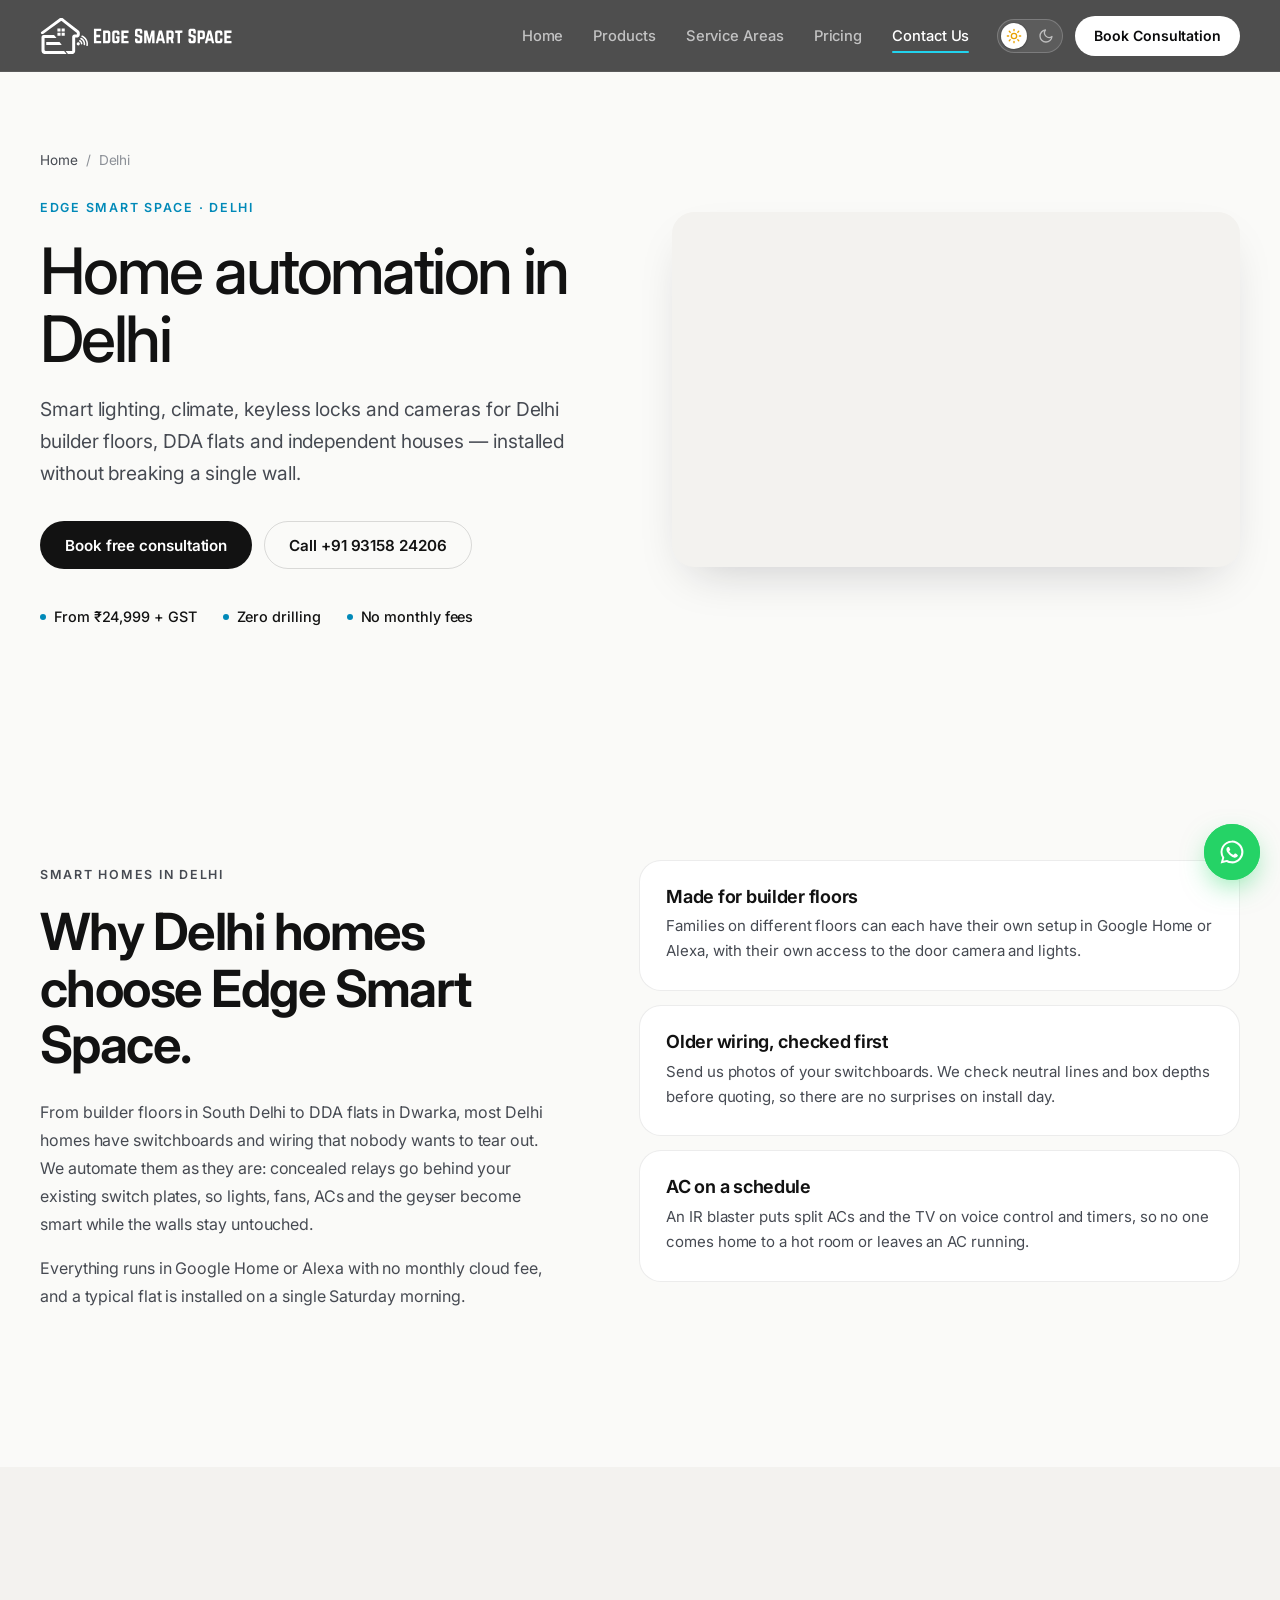
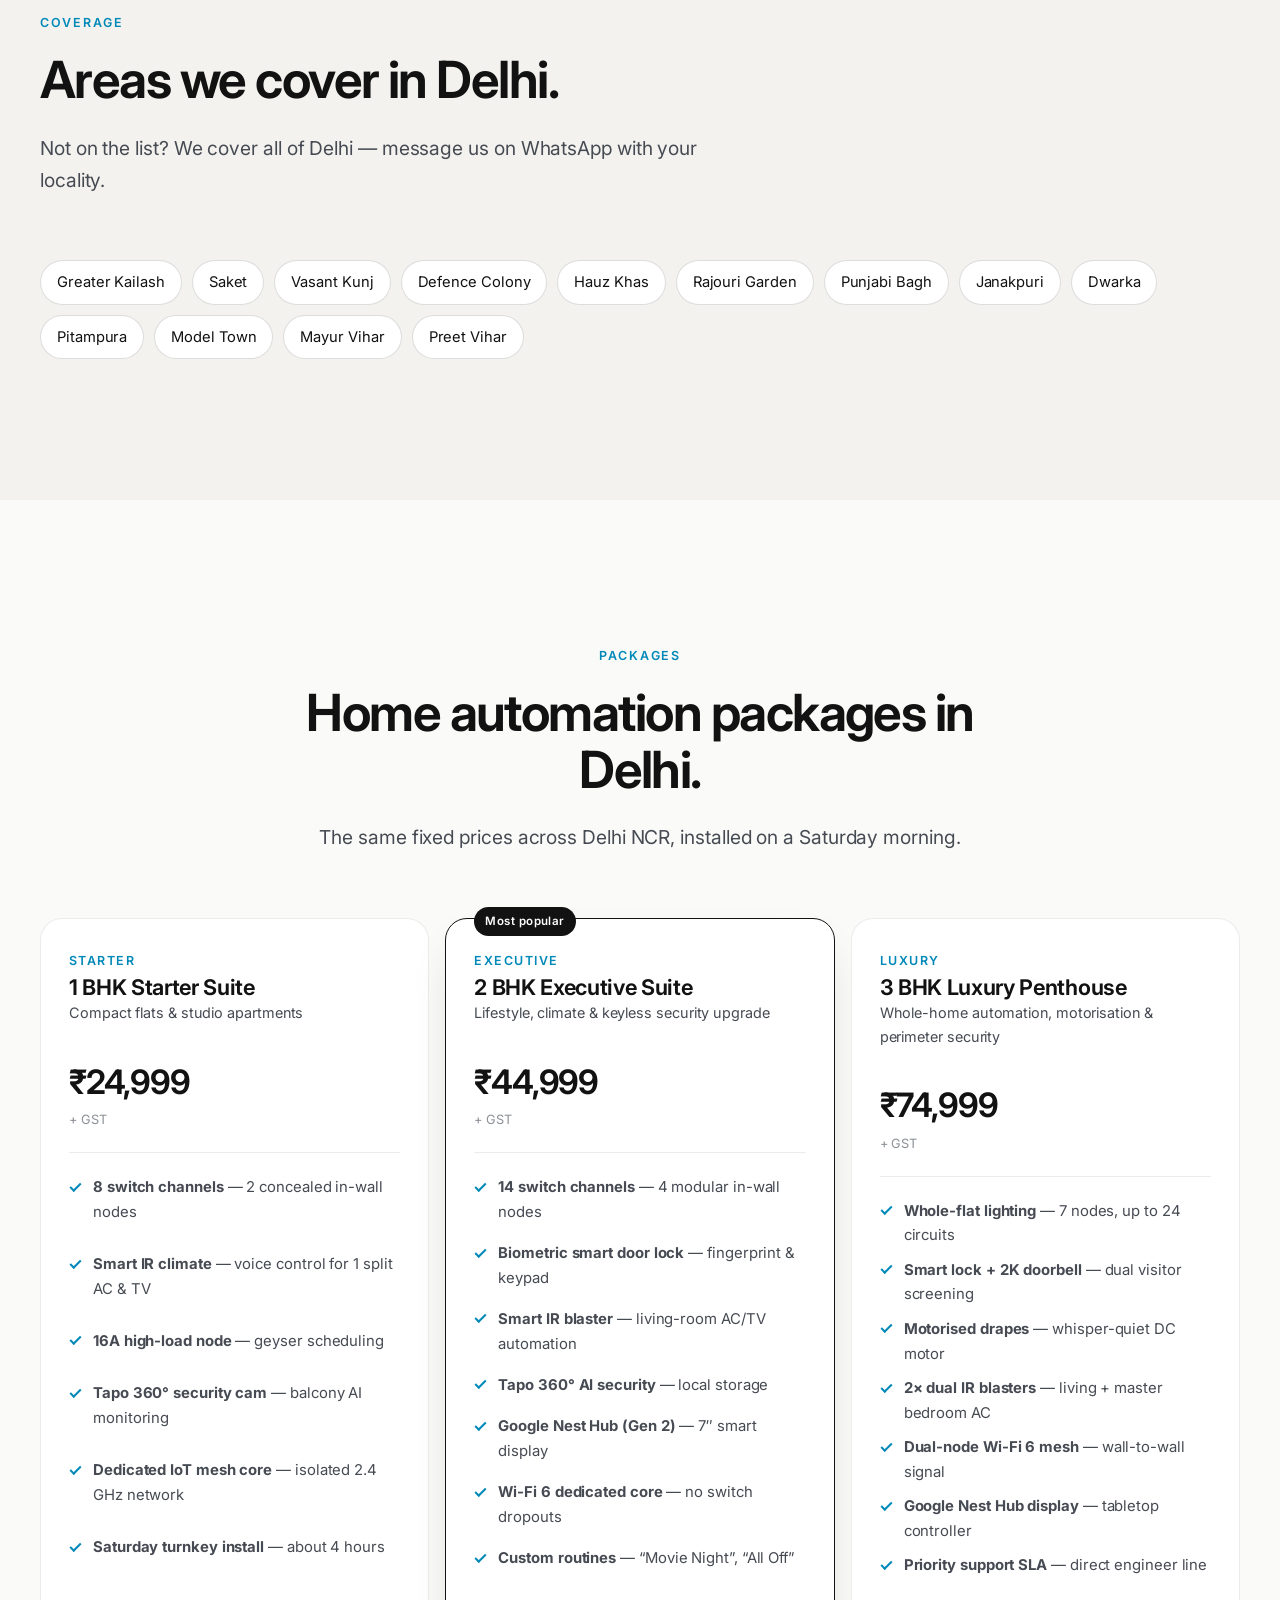
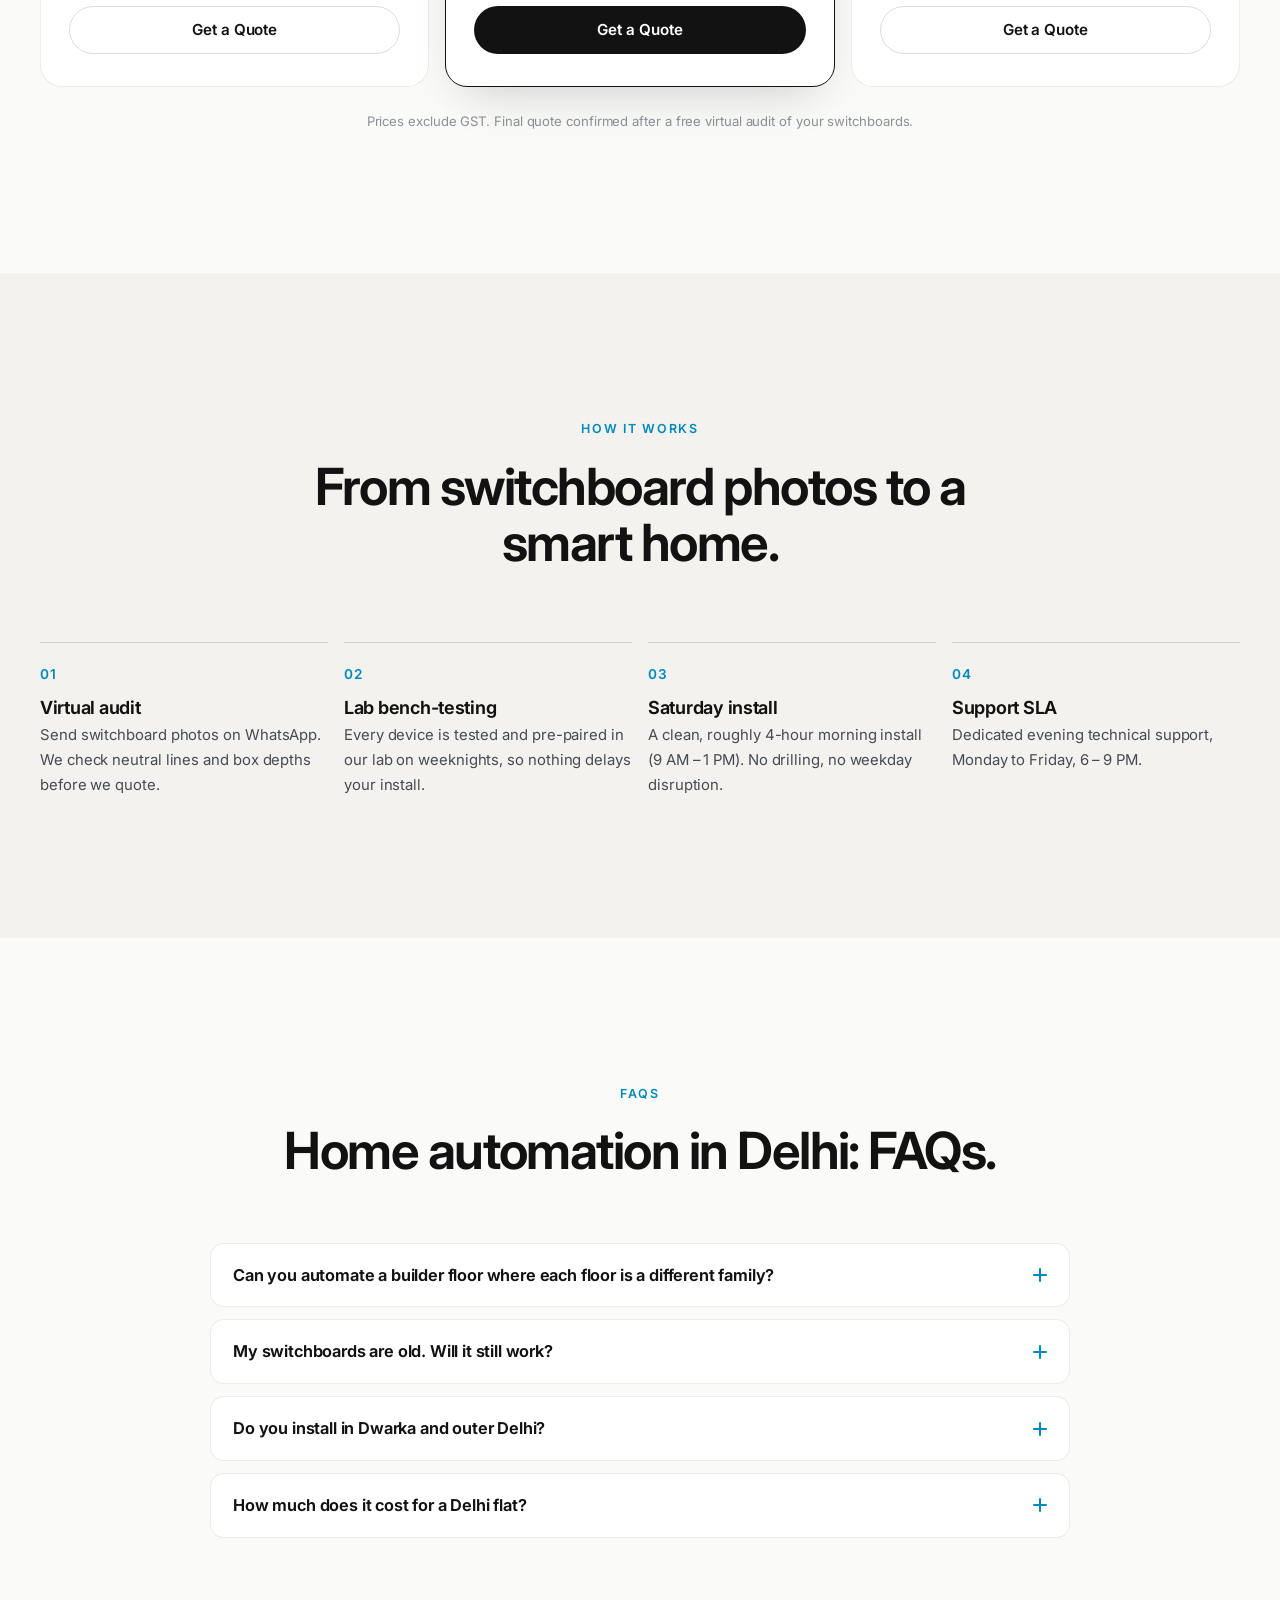
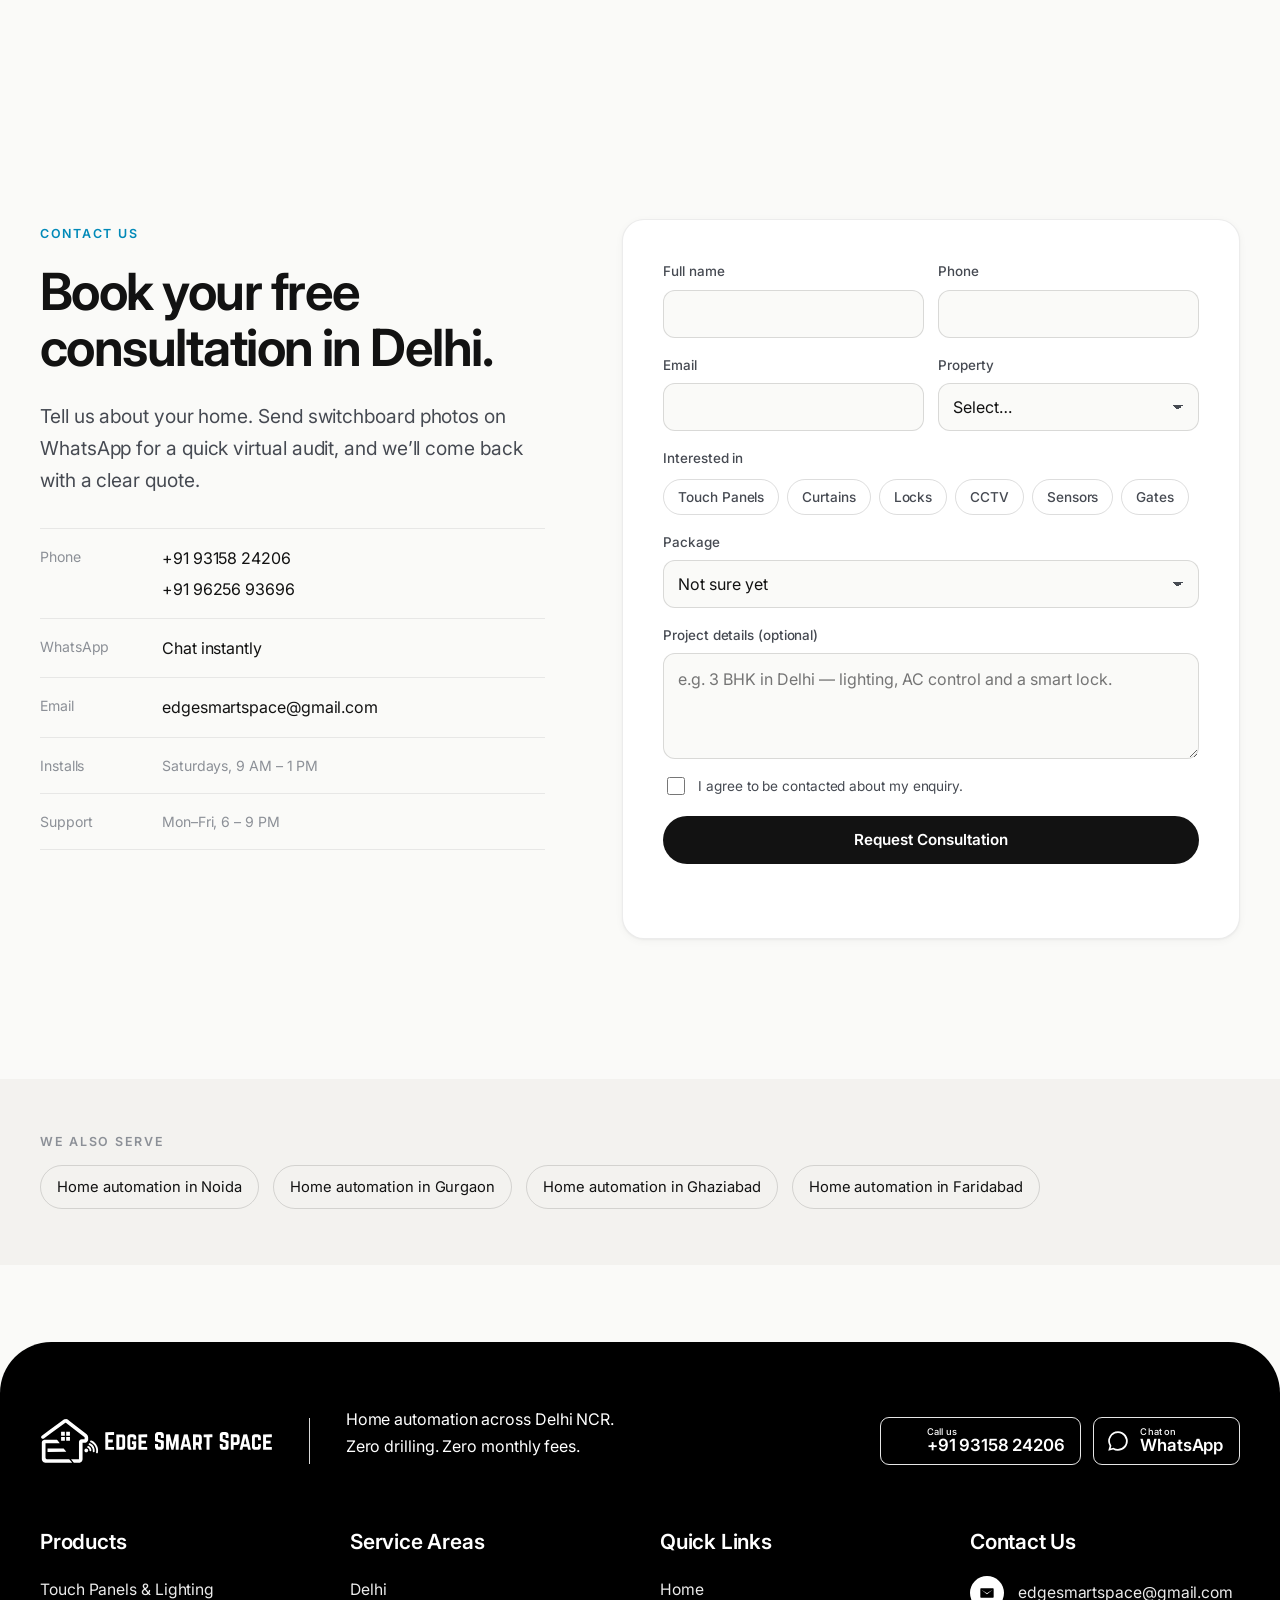
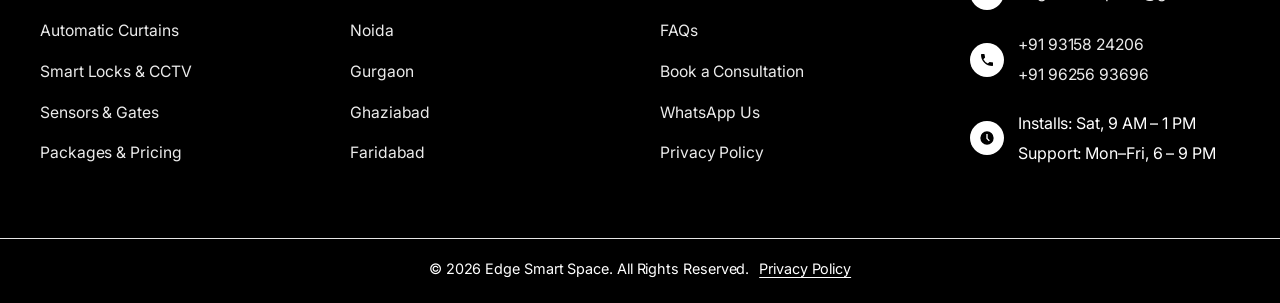
==== home-automation-delhi/index.html @ 4d016f92 "Update project files" ====
<!doctype html>
<html lang="en-IN" data-theme="light" class="no-js">
<head>
<meta charset="utf-8">
<meta name="viewport" content="width=device-width, initial-scale=1, viewport-fit=cover">
<script>
  /* Light mode by default; remember the visitor's choice. Runs before paint (no flash). */
  (function (d) {
    var t = 'light';
    try { if (localStorage.getItem('ess-theme') === 'dark') t = 'dark'; } catch (e) {}
    d.setAttribute('data-theme', t);
    d.className = d.className.replace('no-js', 'js');
    if (window.matchMedia && matchMedia('(prefers-reduced-motion: reduce)').matches) d.className += ' no-motion';
  })(document.documentElement);
</script>
<title>Home Automation in Delhi | Smart Home Installation — Edge Smart Space</title>
<meta name="description" content="Home automation in Delhi for builder floors, DDA flats and independent houses. Zero-drill smart switches, locks and cameras. Packages from ₹24,999 + GST.">
<meta name="robots" content="index, follow, max-image-preview:large, max-snippet:-1">
<meta name="theme-color" content="#FAFAF8" media="(prefers-color-scheme: light)">
<meta name="theme-color" content="#0B0B0C" media="(prefers-color-scheme: dark)">
<link rel="canonical" href="https://edgesmartspace.com/home-automation-delhi/">
<meta name="geo.region" content="IN-DL">
<meta name="geo.placename" content="Delhi NCR">
<meta property="og:type" content="website">
<meta property="og:site_name" content="Edge Smart Space">
<meta property="og:title" content="Home Automation in Delhi | Smart Home Installation — Edge Smart Space">
<meta property="og:description" content="Home automation in Delhi for builder floors, DDA flats and independent houses. Zero-drill smart switches, locks and cameras. Packages from ₹24,999 + GST.">
<meta property="og:url" content="https://edgesmartspace.com/home-automation-delhi/">
<meta property="og:image" content="https://edgesmartspace.com/assets/img/og-cover.jpg">
<meta property="og:image:width" content="1200">
<meta property="og:image:height" content="630">
<meta property="og:locale" content="en_IN">
<meta name="twitter:card" content="summary_large_image">
<meta name="twitter:title" content="Home Automation in Delhi | Smart Home Installation — Edge Smart Space">
<meta name="twitter:description" content="Home automation in Delhi for builder floors, DDA flats and independent houses. Zero-drill smart switches, locks and cameras. Packages from ₹24,999 + GST.">
<meta name="twitter:image" content="https://edgesmartspace.com/assets/img/og-cover.jpg">
<link rel="icon" href="../favicon.ico" sizes="48x48">
<link rel="icon" type="image/svg+xml" href="../assets/img/favicon.svg">
<link rel="icon" type="image/png" sizes="32x32" href="../assets/img/favicon-32.png">
<link rel="apple-touch-icon" sizes="180x180" href="../assets/img/apple-touch-icon.png">
<link rel="manifest" href="../site.webmanifest">
<link rel="preconnect" href="https://fonts.googleapis.com">
<link rel="preconnect" href="https://fonts.gstatic.com" crossorigin>
<link rel="preload" as="style" href="https://fonts.googleapis.com/css2?family=Inter:wght@400..700&display=swap" onload="this.onload=null;this.rel='stylesheet'">
<noscript><link rel="stylesheet" href="https://fonts.googleapis.com/css2?family=Inter:wght@400..700&display=swap"></noscript>
<link rel="preload" as="image" href="../assets/img/render/mood_warm-1600.webp" media="(min-width: 601px)" fetchpriority="high">
<link rel="stylesheet" href="../assets/css/style.css?v=20261026s">
<script type="application/ld+json">{"@context":"https://schema.org","@graph":[{"@type":["HomeAndConstructionBusiness","LocalBusiness"],"@id":"https://edgesmartspace.com/#business","name":"Edge Smart Space","description":"Home automation company in Delhi NCR: zero-drill smart lighting, climate control, smart locks, cameras and motorised curtains for apartments, builder floors and villas.","url":"https://edgesmartspace.com/","email":"edgesmartspace@gmail.com","telephone":"+91 93158 24206","image":"https://edgesmartspace.com/assets/img/og-cover.jpg","logo":"https://edgesmartspace.com/assets/img/logo/logo-stacked@2x.png","priceRange":"₹24,999 – ₹74,999+","currenciesAccepted":"INR","address":{"@type":"PostalAddress","addressLocality":"New Delhi","addressRegion":"Delhi","addressCountry":"IN"},"areaServed":[{"@type":"City","name":"Delhi"},{"@type":"City","name":"Noida"},{"@type":"City","name":"Greater Noida"},{"@type":"City","name":"Gurugram"},{"@type":"City","name":"Ghaziabad"},{"@type":"City","name":"Faridabad"},{"@type":"AdministrativeArea","name":"Delhi NCR"}],"contactPoint":[{"@type":"ContactPoint","telephone":"+91 93158 24206","contactType":"sales","areaServed":"IN","availableLanguage":["en","hi"]},{"@type":"ContactPoint","telephone":"+91 96256 93696","contactType":"customer support","areaServed":"IN","availableLanguage":["en","hi"]}],"knowsAbout":["Home automation","Smart home installation","Smart lighting","Smart door locks","CCTV cameras","Motorised curtains","Google Home","Amazon Alexa"],"hasOfferCatalog":{"@type":"OfferCatalog","name":"Home automation packages","itemListElement":[{"@type":"Offer","name":"1 BHK Starter Suite","price":24999,"priceCurrency":"INR","priceSpecification":{"@type":"PriceSpecification","price":24999,"priceCurrency":"INR","valueAddedTaxIncluded":false},"itemOffered":{"@type":"Service","name":"1 BHK Starter Suite — home automation package","serviceType":"Home automation installation"}},{"@type":"Offer","name":"2 BHK Executive Suite","price":44999,"priceCurrency":"INR","priceSpecification":{"@type":"PriceSpecification","price":44999,"priceCurrency":"INR","valueAddedTaxIncluded":false},"itemOffered":{"@type":"Service","name":"2 BHK Executive Suite — home automation package","serviceType":"Home automation installation"}},{"@type":"Offer","name":"3 BHK Luxury Penthouse","price":74999,"priceCurrency":"INR","priceSpecification":{"@type":"PriceSpecification","price":74999,"priceCurrency":"INR","valueAddedTaxIncluded":false},"itemOffered":{"@type":"Service","name":"3 BHK Luxury Penthouse — home automation package","serviceType":"Home automation installation"}}]}},{"@type":"Service","@id":"https://edgesmartspace.com/home-automation-delhi/#service","name":"Home automation in Delhi","serviceType":"Home automation installation","provider":{"@id":"https://edgesmartspace.com/#business"},"areaServed":{"@type":"City","name":"Delhi","alternateName":"New Delhi"},"url":"https://edgesmartspace.com/home-automation-delhi/","description":"Home automation in Delhi for builder floors, DDA flats and independent houses. Zero-drill smart switches, locks and cameras. Packages from ₹24,999 + GST.","offers":[{"@type":"Offer","name":"1 BHK Starter Suite","price":24999,"priceCurrency":"INR","url":"https://edgesmartspace.com/home-automation-delhi/#pricing"},{"@type":"Offer","name":"2 BHK Executive Suite","price":44999,"priceCurrency":"INR","url":"https://edgesmartspace.com/home-automation-delhi/#pricing"},{"@type":"Offer","name":"3 BHK Luxury Penthouse","price":74999,"priceCurrency":"INR","url":"https://edgesmartspace.com/home-automation-delhi/#pricing"}]},{"@type":"WebPage","@id":"https://edgesmartspace.com/home-automation-delhi/#webpage","url":"https://edgesmartspace.com/home-automation-delhi/","name":"Home Automation in Delhi | Smart Home Installation — Edge Smart Space","description":"Home automation in Delhi for builder floors, DDA flats and independent houses. Zero-drill smart switches, locks and cameras. Packages from ₹24,999 + GST.","inLanguage":"en-IN","isPartOf":{"@id":"https://edgesmartspace.com/#website"}},{"@type":"BreadcrumbList","itemListElement":[{"@type":"ListItem","position":1,"name":"Home","item":"https://edgesmartspace.com/"},{"@type":"ListItem","position":2,"name":"Home automation in Delhi","item":"https://edgesmartspace.com/home-automation-delhi/"}]},{"@type":"FAQPage","@id":"https://edgesmartspace.com/home-automation-delhi/#faq","mainEntity":[{"@type":"Question","name":"Can you automate a builder floor where each floor is a different family?","acceptedAnswer":{"@type":"Answer","text":"Yes. Each floor can be set up as its own home in Google Home or Alexa, with its own access, while shared things such as the main gate camera can be shared."}},{"@type":"Question","name":"My switchboards are old. Will it still work?","acceptedAnswer":{"@type":"Answer","text":"Usually, yes. The relays need a neutral wire and enough box depth. We check both from your switchboard photos before quoting and tell you upfront if anything needs attention."}},{"@type":"Question","name":"Do you install in Dwarka and outer Delhi?","acceptedAnswer":{"@type":"Answer","text":"Yes, we install across Delhi, including Dwarka, West, North, East and South Delhi."}},{"@type":"Question","name":"How much does it cost for a Delhi flat?","acceptedAnswer":{"@type":"Answer","text":"Packages start at ₹24,999 + GST for a 1 BHK, ₹44,999 + GST for a 2 BHK and ₹74,999 + GST for a 3 BHK. Independent houses are quoted after a free virtual audit."}}]}]}</script>
</head>
<body class="subpage">
<svg width="0" height="0" style="position:absolute" aria-hidden="true" focusable="false"><defs><linearGradient id="essLogoGrad" x1="0" y1="0" x2="1" y2="1"><stop offset="0" class="lg-s1"/><stop offset="1" class="lg-s2"/></linearGradient></defs><symbol id="ess-logo" viewBox="-8 -8 2327 460"><g transform="translate(-143 -17)"><path class="lg-h" d="M149 191.7 L146.7 196.3 L146 199 L146 203.3 L147.3 207.7 L151.3 212.3 L157.7 215.3 L164 216 L169 215.3 L177 212 L254.3 154.7 L385.3 60 L390.3 57.3 L394.7 57.7 L396.7 58.7 L515.7 151.3 L578.3 198.7 L581 201.7 L581 220.3 L580.3 221 L552.3 221.3 L542.3 224 L536.7 227.3 L531.3 232.3 L528.7 236.3 L526 242.3 L524.7 249 L524.7 420.7 L523.7 421.7 L447 422 L447 423 L471.3 453 L474.7 456.3 L528.7 456.3 L532.3 455.7 L538.7 453.7 L545 450 L550.7 445.3 L555.7 438.7 L559.3 429.7 L560.7 421.7 L560.7 256.7 L562 255.7 L589.3 255.7 L596.7 253.3 L600.7 251.3 L608.7 244.7 L612 240 L615.7 231 L616.7 225 L616.7 200.3 L614.3 190.3 L611.7 184 L609.3 180.3 L601.7 172 L472 71.7 L430 38.3 L412 25 L405.7 22 L395.3 19.7 L385.3 20.3 L378.7 22.3 L373.3 25 L220 137.7 L153.7 187Z"/><path class="lg-d" d="M210.3 313.7 L210.3 347.3 L211 348 L397.7 347.7 L392 339.3 L371 313 L211 313Z M158.7 238.7 L155 245 L153.3 252 L153.3 421.3 L155.3 430.3 L159.3 438.3 L163 443.3 L171 450.3 L179.3 454.3 L188 456.3 L455.3 456.3 L455 455 L429.3 424 L426.7 421.7 L205.3 421.7 L202.3 421 L198.3 419 L193 413.7 L191.3 410.3 L190 404.7 L190.3 262.3 L191.3 261.7 L332.7 261.7 L332.7 260.7 L307.7 229.3 L304.3 226.3 L179 226.7 L167.3 230.7 L162.3 234.3Z M397.3 199 L396.7 199.7 L397 237 L434 237.3 L434.7 236.3 L434.7 199.3Z M346 199 L346 237 L383 237.3 L383.7 236.7 L383.7 199.3Z M397.3 147.3 L396.7 148.7 L397 185 L398 185.7 L434.3 185.3 L434.3 147.7Z M346.3 147.3 L345.7 148.3 L346 185.3 L383.3 185.3 L383.3 147.7Z"/><path class="lg-w" d="M596 315 L589.3 317 L586.3 319 L583 322.3 L581 325.3 L579.7 329 L579.3 336.7 L581 342.3 L585.3 348 L592 351.7 L596.3 352.7 L599.7 352.7 L604.7 351.3 L608 349.7 L613 345 L616 339.3 L616.7 336.7 L616.7 330.7 L614.3 324.7 L609 318.7 L603 315.7Z"/><path class="lg-w lg-p lg-a0" d="M612.3 289.3 L609.3 293 L607.3 298 L607.3 300 L608.7 303.7 L610.3 305.7 L616.7 308.7 L619.3 310.7 L624.7 316 L627 320 L629.3 326 L630 334.7 L631.7 338.3 L633.7 340 L638.3 341.7 L641.3 341.3 L644.7 340 L647.3 337.3 L648.3 335 L648 325.3 L644.7 314 L639.3 304.7 L632 296.7 L624.7 291.3 L617.7 288.3 L614.7 288.3Z"/><path class="lg-w lg-p lg-a1" d="M626.3 262.3 L623.3 266 L621.7 270 L621.7 273.3 L622.7 276 L625.3 278.7 L634.3 283 L642 288.7 L650.7 298 L658 310.3 L661 318.3 L663 327.7 L662.7 343.3 L663.7 346.3 L667.3 349.7 L670.7 350.7 L673 350.7 L677.7 349 L680 346.7 L681.3 343.7 L681.3 326 L678.3 311 L671.3 294.7 L663 282.7 L655.7 275 L650.3 270.7 L640.3 264.3 L633.3 261.3 L629.3 261Z"/><path class="lg-w lg-p lg-a2" d="M641.3 234 L638.3 237.3 L636 242.7 L636 245.3 L637.3 249 L638.7 250.3 L643.3 252 L654.7 258 L667.3 268 L677.3 279 L685.7 291.7 L691 303 L694 311.7 L696 320.7 L697 328.3 L697 341.7 L695.7 350.7 L696 356 L696.7 357.3 L700.7 360.7 L702.7 361.3 L707.3 361.3 L709.3 360.7 L712 358.7 L714 355 L715.7 338.7 L715.3 326.3 L713.7 314 L710.7 302 L705.7 289.3 L701.3 280.7 L694 269.3 L689.3 263.3 L680.3 254 L673 247.7 L661.3 239.7 L648.7 233.3 L643.7 233Z"/></g><g transform="translate(645 133.2) scale(1.0590) translate(-138.7 -519.7)"><path class="lg-t" d="M1630.3 541 L1628.7 543.3 L1629 685.3 L1630.7 686.7 L1710.7 686.3 L1711.7 685.3 L1711.3 660.3 L1709 659.3 L1657.3 659.3 L1656.7 658.3 L1656.7 629.3 L1657.3 628.3 L1696.3 628.3 L1698.3 627.7 L1699.7 625 L1699.7 604 L1698.3 601.3 L1696.7 600.7 L1657 600.3 L1656.7 569.3 L1657.3 568.3 L1710 568 L1711.7 566.3 L1711.7 542.3 L1710.3 541 L1709 540.7Z M1542.7 542 L1535.7 545 L1530 550 L1526 557 L1524 564.7 L1524 662 L1525.3 668.7 L1528.3 675.3 L1533 680.7 L1535.3 682.3 L1543 685.7 L1548.7 686.7 L1582.7 686.7 L1588.3 685.7 L1591.3 684.7 L1598.3 680.7 L1601.7 677.3 L1605.7 670 L1607.7 658.7 L1607.3 633 L1605.3 631 L1583.7 631 L1582.3 631.7 L1581.3 633.7 L1581.3 653.7 L1579.7 657.7 L1577 659.7 L1574.3 660.3 L1558 660.3 L1554.3 659 L1552.3 657 L1551 653 L1551 574.3 L1552 571 L1554.3 568.7 L1556.7 567.7 L1576.7 568 L1580 570.7 L1581 572.7 L1581.3 593.7 L1582.3 595.7 L1585 596.7 L1605.3 596.3 L1607 595 L1607.7 593.3 L1607.7 569.7 L1605.7 557.7 L1601.7 550.3 L1598.3 547 L1594 544 L1586.3 541.3 L1581.3 540.7 L1550.3 540.7Z M1444.3 541 L1443 542 L1442 544.3 L1408 681.3 L1407.7 685.3 L1409 686.7 L1432.3 686.3 L1433.7 685 L1439.7 660 L1440.3 658.3 L1441.7 657.3 L1479 657.3 L1480 658 L1481 660.7 L1487 685 L1488.3 686.3 L1512.3 686.3 L1513 685.3 L1512.7 681 L1511.7 678.7 L1478.3 543 L1477 541.3 L1475 540.7Z M1460.3 577.7 L1461 578.3 L1473.3 632.7 L1472.7 633.3 L1448 633.3 L1447.3 632.7 L1447.7 629.3 L1458.7 582Z M1388.7 542 L1381.3 540.7 L1327 540.7 L1325 541.3 L1324 542.7 L1324 685 L1326 686.7 L1347.7 687 L1350.3 685.7 L1350.7 642.7 L1351.7 641.7 L1380.3 641.7 L1387 640.7 L1392.7 638.7 L1398.3 635 L1402.3 630.7 L1404.7 626.3 L1406.3 621.7 L1407.3 615 L1407.3 568.3 L1406.7 562.3 L1404.7 555.7 L1400.7 549.3 L1395.7 545Z M1351.3 567.7 L1373.7 567.3 L1376.3 568 L1379 570.3 L1380.3 574.3 L1380.3 608 L1379 611.7 L1377.3 613.3 L1374.3 614.7 L1351.7 615 L1350.7 614 L1350.7 568.7Z M1068.7 541 L1067 543 L1067.3 566.7 L1068.3 567.7 L1070 568 L1093.7 568 L1094.7 569 L1094.7 684.7 L1096.3 686.7 L1121 686.7 L1122.7 685 L1122.7 569 L1123.3 568 L1149 567.7 L1150.3 566 L1150.3 543 L1149.3 541.3 L1147.3 540.7Z M968 541.3 L967 542.7 L967 685 L969 686.7 L991.7 686.7 L993.3 685.7 L993.7 643.7 L994.7 642.7 L1012 642.7 L1013 643.7 L1023 685 L1025 686.7 L1048.3 686.3 L1049.7 684.7 L1049.7 683.3 L1038.7 638.3 L1044.7 632.7 L1047.3 628.3 L1049.7 621.3 L1050.3 616 L1050.3 568.3 L1049.7 562.3 L1046.7 553.7 L1043.7 549.3 L1038.7 545 L1034.7 543 L1027 541 L970 540.7Z M994.3 567.3 L1016.7 567.3 L1018.7 567.7 L1022 570.3 L1023.3 574.3 L1023.3 609 L1022 612.7 L1020 614.7 L1016 616 L994.7 616 L993.7 615 L993.7 568.3Z M883 541 L881 543.3 L847 680.3 L846.3 685.3 L847.7 686.7 L870.3 686.7 L871.7 686 L873.7 681 L878.7 659 L879.7 657.7 L917.7 657.3 L919.3 659.3 L925 682.7 L927 686.3 L950.3 686.7 L951.7 685.7 L951.7 682 L950.7 679.7 L917.3 543.7 L915.3 541 L914 540.7Z M899.3 578 L912 632.7 L911.3 633.3 L886.3 633.3 L886 631.7 L897.7 580.7Z M714.7 541 L713 542.7 L712.7 544 L713 684.7 L715.3 686.7 L737.3 686.7 L739.7 684.7 L740 601.3 L741.3 600.7 L742 601.3 L753 649 L762 685 L764.3 686.7 L779.7 686.7 L781 686 L782.7 683.7 L801.7 602.7 L802.3 601 L803.7 600.7 L804 683.7 L806.7 686.7 L829.7 686.3 L831.7 683.3 L831.7 544 L831 542.3 L829.7 541 L828 540.7 L799.7 540.7 L797.3 541.3 L796 542.7 L781 601.3 L773 635.3 L772.3 636 L770.7 632.7 L748.7 543.3 L747.3 541.7 L744.7 540.7Z M453.3 541 L451.7 543.3 L452 685.3 L453.7 686.7 L533.7 686.3 L534.7 685.3 L534.3 660.3 L532 659.3 L480.3 659.3 L479.7 658.3 L479.7 629.3 L480.3 628.3 L519.3 628.3 L521.3 627.7 L522.7 625 L522.7 604 L521.3 601.3 L519.7 600.7 L480 600.3 L479.7 569.3 L480.3 568.3 L533 568 L534.7 566.3 L534.7 542.3 L533.3 541 L532 540.7Z M366 542 L359 545 L353.7 549.7 L351.3 553 L349 558 L347.3 566.3 L347.3 660 L349 669.3 L351.3 674.7 L356 680.3 L359.3 682.7 L366.3 685.7 L372 686.7 L406 686.7 L411.7 685.7 L418.7 682.7 L424.3 678 L427.7 673 L429.7 667.3 L430.7 662.3 L430.7 607.3 L429.3 606 L427.7 605.7 L393.3 605.7 L391.3 606.3 L390.3 609 L390.7 631.3 L391.7 632.7 L393.7 633.3 L404 633.3 L404.7 634 L404.3 655 L401.3 659 L398.7 660 L380.3 660 L377.7 659 L375 656 L374.3 653 L374.3 574 L375.7 570.3 L379 567.7 L400 567.7 L403 570 L404.3 572.7 L404.7 586.7 L406 589 L428.3 589.3 L430.7 587.3 L430.7 566.3 L429.3 559 L425.7 551.3 L422 547.3 L417.3 544 L412 542 L404.7 540.7 L373.3 540.7Z M244.3 541 L243 542.7 L243 685 L244.7 686.7 L301.3 686.7 L308.3 685.3 L312.3 683.7 L318.3 679.7 L321.7 675.7 L324.7 669.3 L326.3 660.3 L326.3 568.7 L325.3 561 L322.7 553.7 L319.7 549.3 L314.3 545 L310.7 543 L303 541Z M272 568 L293.7 568.3 L297.3 571 L299 575 L299 652.7 L297.7 656 L293.7 659 L272 659.3 L271 658.3 L271 569Z M1238.3 521 L1231.3 524 L1226 528.7 L1222 535 L1220.3 540.3 L1219.7 545 L1220 602 L1221 604 L1224.7 606.7 L1274 622.7 L1275 623.7 L1275 651.7 L1273.3 656.3 L1269.7 659 L1254.7 659.3 L1252.3 658.7 L1249.7 656.7 L1248 653.3 L1247.7 633 L1246.7 632 L1244.7 631.3 L1222.7 631.3 L1220.7 632 L1219.7 634 L1219.7 660.3 L1221 668.3 L1224 675.3 L1228 680 L1231.7 682.7 L1238.7 685.7 L1244.3 686.7 L1278 686.7 L1284 685.7 L1291 682.7 L1296.7 678 L1300.7 671.3 L1302.7 664.3 L1302.7 605.3 L1299.7 601.7 L1297 600.3 L1248.7 584.7 L1247.7 583.3 L1247.7 555 L1249.3 550 L1253.3 547.3 L1267.7 547 L1270.7 547.7 L1273.7 550.3 L1274.7 553 L1275 573.3 L1276.3 574.7 L1301.7 574.7 L1303 572.7 L1303 547 L1301.7 538.3 L1299.3 532.7 L1296.7 528.7 L1291.3 524 L1284.3 521 L1277 519.7 L1245.7 519.7Z M626.7 521 L619.3 524.3 L613.7 529.7 L611 534 L609 539.7 L608 545.7 L608.3 601.3 L609.3 603.7 L613.3 606.7 L662.7 622.7 L663.3 623.7 L663.3 652.3 L663 654.3 L661.3 657 L658 659 L641.7 659 L639.7 658 L636.7 654.3 L636.3 633.7 L635.3 632 L633.3 631.3 L610 631.7 L608.7 632.7 L608 634.3 L608 658.7 L609 666.7 L611 672.3 L614 677.3 L617.7 681 L626 685.3 L633 686.7 L666.7 686.7 L673.7 685.3 L680 682.3 L685.7 677.3 L688.7 672.3 L690.7 666.7 L691.7 659.7 L691.3 606 L688.7 602 L684.7 600 L637 584.7 L636.3 583.7 L636.3 554 L637.7 550.3 L641.7 547.3 L656.3 547 L659 547.7 L662 550 L663 552 L663.3 572.7 L664.7 574.7 L690 574.7 L691 574 L691.7 572.3 L691.7 548 L690.7 540 L688.7 534.3 L685.7 529.3 L679.3 523.7 L673 521 L665.3 519.7 L634.3 519.7Z M140.3 520 L138.7 522.3 L139 685.3 L140.7 686.7 L220 686.7 L221.7 685.3 L221.3 660.3 L219 659.3 L167 659.3 L166.3 658.7 L166.3 617.7 L167 617 L206.3 617 L208 616.3 L209.7 613.7 L209.7 592.7 L208 589.7 L206 589 L168 589.3 L166.3 588.3 L166.3 548 L167 547.3 L220 547 L221.7 545.3 L221.7 521.3 L220.3 520 L219 519.7Z"/></g></symbol></svg>
<a class="skip-link" href="#main">Skip to content</a>

<header class="site-header" id="siteHeader">
  <div class="container nav-wrap">
    <a href="../" class="brand" aria-label="Edge Smart Space — home">
      <svg role="img" aria-label="Edge Smart Space"><use href="#ess-logo"/></svg>
    </a>
    <nav class="main-nav" id="mainNav" aria-label="Primary">
      <ul>
        <li><a href="../">Home</a></li>
        <li><a href="../#products">Products</a></li>
        <li><a href="../#areas">Service Areas</a></li>
        <li><a href="../#pricing">Pricing</a></li>
        <li><a href="#contact">Contact Us</a></li>
      </ul>
      <div class="nav-foot">
        <a href="#contact" class="btn btn-block">Book Consultation</a>
        <p>Or call <a href="tel:+919315824206">+91 93158 24206</a></p>
      </div>
    </nav>
    <div class="nav-actions">
      <button class="theme-switch" id="themeSwitch" type="button" role="switch" aria-checked="false" aria-label="Dark mode">
        <svg class="i-sun" viewBox="0 0 24 24" fill="none" stroke="currentColor" stroke-width="2" stroke-linecap="round" aria-hidden="true"><circle cx="12" cy="12" r="4"/><path d="M12 2v2M12 20v2M4.9 4.9l1.4 1.4M17.7 17.7l1.4 1.4M2 12h2M20 12h2M4.9 19.1l1.4-1.4M17.7 6.3l1.4-1.4"/></svg>
        <svg class="i-moon" viewBox="0 0 24 24" fill="none" stroke="currentColor" stroke-width="2" stroke-linecap="round" stroke-linejoin="round" aria-hidden="true"><path d="M21 12.8A9 9 0 1 1 11.2 3a7 7 0 0 0 9.8 9.8z"/></svg>
        <span class="knob" aria-hidden="true"></span>
      </button>
      <a href="#contact" class="btn btn-primary btn-sm nav-cta">Book Consultation</a>
      <button class="nav-toggle" id="navToggle" type="button" aria-label="Open menu" aria-expanded="false" aria-controls="mainNav"><span></span><span></span></button>
    </div>
  </div>
</header>

<main id="main">
<section class="city-hero" aria-labelledby="city-title">
  <div class="container city-hero-grid">
    <div class="city-copy">
      <nav class="crumbs" aria-label="Breadcrumb"><a href="../">Home</a><span aria-hidden="true">/</span><span aria-current="page">Delhi</span></nav>
      <p class="eyebrow">Edge Smart Space · Delhi</p>
      <h1 id="city-title">Home automation in Delhi</h1>
      <p class="lead">Smart lighting, climate, keyless locks and cameras for Delhi builder floors, DDA flats and independent houses — installed without breaking a single wall.</p>
      <div class="hero-ctas">
        <a href="#contact" class="btn btn-primary">Book free consultation</a>
        <a href="tel:+919315824206" class="btn btn-ghost">Call +91 93158 24206</a>
      </div>
      <ul class="hero-trust" aria-label="Highlights">
        <li>From ₹24,999 + GST</li><li>Zero drilling</li><li>No monthly fees</li>
      </ul>
    </div>
    <figure class="city-photo">
      <img src="../assets/img/render/mood_warm-1600.webp" srcset="../assets/img/render/mood_warm-960.webp 960w, ../assets/img/render/mood_warm-1600.webp 1600w" sizes="(max-width: 900px) 100vw, 600px" width="1600" height="900" fetchpriority="high" decoding="async" alt="Smart living room in a Delhi home with warm evening lighting scene">
    </figure>
  </div>
</section>

<section class="section" aria-labelledby="why-title">
  <div class="container split city-split">
    <div class="rv city-intro">
      <p class="eyebrow">Smart homes in Delhi</p>
      <h2 id="why-title">Why Delhi homes choose Edge Smart Space.</h2>
      <p>From builder floors in South Delhi to DDA flats in Dwarka, most Delhi homes have switchboards and wiring that nobody wants to tear out. We automate them as they are: concealed relays go behind your existing switch plates, so lights, fans, ACs and the geyser become smart while the walls stay untouched.</p><p>Everything runs in Google Home or Alexa with no monthly cloud fee, and a typical flat is installed on a single Saturday morning.</p>
    </div>
    <div class="city-points"><article class="card rv" style="--d:0.00s"><h3>Made for builder floors</h3><p>Families on different floors can each have their own setup in Google Home or Alexa, with their own access to the door camera and lights.</p></article><article class="card rv" style="--d:0.05s"><h3>Older wiring, checked first</h3><p>Send us photos of your switchboards. We check neutral lines and box depths before quoting, so there are no surprises on install day.</p></article><article class="card rv" style="--d:0.10s"><h3>AC on a schedule</h3><p>An IR blaster puts split ACs and the TV on voice control and timers, so no one comes home to a hot room or leaves an AC running.</p></article></div>
  </div>
</section>

<section class="section section-alt" aria-labelledby="areas-title">
  <div class="container">
    <div class="sec-head rv">
      <p class="eyebrow">Coverage</p>
      <h2 id="areas-title">Areas we cover in Delhi.</h2>
      <p class="lead">Not on the list? We cover all of Delhi — message us on WhatsApp with your locality.</p>
    </div>
    <ul class="locality-list rv"><li>Greater Kailash</li><li>Saket</li><li>Vasant Kunj</li><li>Defence Colony</li><li>Hauz Khas</li><li>Rajouri Garden</li><li>Punjabi Bagh</li><li>Janakpuri</li><li>Dwarka</li><li>Pitampura</li><li>Model Town</li><li>Mayur Vihar</li><li>Preet Vihar</li></ul>
  </div>
</section>

<section class="section" id="pricing" aria-labelledby="price-title">
  <div class="container">
    <div class="sec-head center rv">
      <p class="eyebrow">Packages</p>
      <h2 id="price-title">Home automation packages in Delhi.</h2>
      <p class="lead">The same fixed prices across Delhi NCR, installed on a Saturday morning.</p>
    </div>
    <div class="plans">
      <article class="plan rv" style="--d:0.00s">
        
        <p class="plan-tier">Starter</p><h3>1 BHK Starter Suite</h3><p class="plan-fit">Compact flats & studio apartments</p>
        <p class="plan-price"><b>₹24,999</b> <small>+ GST</small></p>
        <ul><li><b>8 switch channels</b> — 2 concealed in-wall nodes</li><li><b>Smart IR climate</b> — voice control for 1 split AC &amp; TV</li><li><b>16A high-load node</b> — geyser scheduling</li><li><b>Tapo 360° security cam</b> — balcony AI monitoring</li><li><b>Dedicated IoT mesh core</b> — isolated 2.4 GHz network</li><li><b>Saturday turnkey install</b> — about 4 hours</li></ul>
        <a href="#contact" class="btn btn-ghost" data-plan="1 BHK Starter Suite">Get a Quote</a>
      </article>
      <article class="plan featured rv" style="--d:0.06s">
        <span class="badge">Most popular</span>
        <p class="plan-tier">Executive</p><h3>2 BHK Executive Suite</h3><p class="plan-fit">Lifestyle, climate &amp; keyless security upgrade</p>
        <p class="plan-price"><b>₹44,999</b> <small>+ GST</small></p>
        <ul><li><b>14 switch channels</b> — 4 modular in-wall nodes</li><li><b>Biometric smart door lock</b> — fingerprint &amp; keypad</li><li><b>Smart IR blaster</b> — living-room AC/TV automation</li><li><b>Tapo 360° AI security</b> — local storage</li><li><b>Google Nest Hub (Gen 2)</b> — 7″ smart display</li><li><b>Wi-Fi 6 dedicated core</b> — no switch dropouts</li><li><b>Custom routines</b> — “Movie Night”, “All Off”</li></ul>
        <a href="#contact" class="btn btn-primary" data-plan="2 BHK Executive Suite">Get a Quote</a>
      </article>
      <article class="plan rv" style="--d:0.12s">
        
        <p class="plan-tier">Luxury</p><h3>3 BHK Luxury Penthouse</h3><p class="plan-fit">Whole-home automation, motorisation &amp; perimeter security</p>
        <p class="plan-price"><b>₹74,999</b> <small>+ GST</small></p>
        <ul><li><b>Whole-flat lighting</b> — 7 nodes, up to 24 circuits</li><li><b>Smart lock + 2K doorbell</b> — dual visitor screening</li><li><b>Motorised drapes</b> — whisper-quiet DC motor</li><li><b>2× dual IR blasters</b> — living + master bedroom AC</li><li><b>Dual-node Wi-Fi 6 mesh</b> — wall-to-wall signal</li><li><b>Google Nest Hub display</b> — tabletop controller</li><li><b>Priority support SLA</b> — direct engineer line</li></ul>
        <a href="#contact" class="btn btn-ghost" data-plan="3 BHK Luxury Penthouse">Get a Quote</a>
      </article>
    </div>
    <p class="fine">Prices exclude GST. Final quote confirmed after a free virtual audit of your switchboards.</p>
  </div>
</section>

<section class="section section-alt" aria-labelledby="how-title">
  <div class="container">
    <div class="sec-head center rv"><p class="eyebrow">How it works</p><h2 id="how-title">From switchboard photos to a smart home.</h2></div>
    <ol class="steps"><li class="rv" style="--d:0.00s"><h3>Virtual audit</h3><p>Send switchboard photos on WhatsApp. We check neutral lines and box depths before we quote.</p></li><li class="rv" style="--d:0.05s"><h3>Lab bench-testing</h3><p>Every device is tested and pre-paired in our lab on weeknights, so nothing delays your install.</p></li><li class="rv" style="--d:0.10s"><h3>Saturday install</h3><p>A clean, roughly 4-hour morning install (9 AM – 1 PM). No drilling, no weekday disruption.</p></li><li class="rv" style="--d:0.15s"><h3>Support SLA</h3><p>Dedicated evening technical support, Monday to Friday, 6 – 9 PM.</p></li></ol>
  </div>
</section>

<section class="section" id="faq" aria-labelledby="faq-title">
  <div class="container narrow-faq">
    <div class="sec-head center rv"><p class="eyebrow">FAQs</p><h2 id="faq-title">Home automation in Delhi: FAQs.</h2></div>
    <div class="faq"><details class="faq-item rv"><summary><h3>Can you automate a builder floor where each floor is a different family?</h3><span class="faq-ic" aria-hidden="true"></span></summary><p>Yes. Each floor can be set up as its own home in Google Home or Alexa, with its own access, while shared things such as the main gate camera can be shared.</p></details><details class="faq-item rv"><summary><h3>My switchboards are old. Will it still work?</h3><span class="faq-ic" aria-hidden="true"></span></summary><p>Usually, yes. The relays need a neutral wire and enough box depth. We check both from your switchboard photos before quoting and tell you upfront if anything needs attention.</p></details><details class="faq-item rv"><summary><h3>Do you install in Dwarka and outer Delhi?</h3><span class="faq-ic" aria-hidden="true"></span></summary><p>Yes, we install across Delhi, including Dwarka, West, North, East and South Delhi.</p></details><details class="faq-item rv"><summary><h3>How much does it cost for a Delhi flat?</h3><span class="faq-ic" aria-hidden="true"></span></summary><p>Packages start at ₹24,999 + GST for a 1 BHK, ₹44,999 + GST for a 2 BHK and ₹74,999 + GST for a 3 BHK. Independent houses are quoted after a free virtual audit.</p></details></div>
  </div>
</section>

<section class="section" id="contact" aria-labelledby="contact-title">
  <div class="container contact-grid">
    <div class="rv">
      <p class="eyebrow">Contact Us</p>
      <h2 id="contact-title">Book your free consultation in Delhi.</h2>
      <p class="lead">Tell us about your home. Send switchboard photos on WhatsApp for a quick virtual audit, and we’ll come back with a clear quote.</p>
      <ul class="contact-list">
        <li><span>Phone</span><span class="phones"><a href="tel:+919315824206">+91 93158 24206</a><a href="tel:+919625693696">+91 96256 93696</a></span></li>
        <li><span>WhatsApp</span><a class="wa-link" href="https://wa.me/919315824206" target="_blank" rel="noopener">Chat instantly</a></li>
        <li><span>Email</span><a href="mailto:edgesmartspace@gmail.com">edgesmartspace@gmail.com</a></li>
        <li><span>Installs</span><span class="phones"><span>Saturdays, 9 AM – 1 PM</span></span></li>
        <li><span>Support</span><span class="phones"><span>Mon–Fri, 6 – 9 PM</span></span></li>
      </ul>
    </div>
    <form class="form rv" id="contactForm" action="https://api.web3forms.com/submit" method="post" novalidate style="--d:.08s">
      <!-- Form delivery: Web3Forms → edgesmartspace@gmail.com -->
      <input type="hidden" name="access_key" value="3a620a35-3105-49df-82b5-f52b960713db">
      <input type="hidden" name="subject" value="New consultation request — Edge Smart Space website">
      <input type="hidden" name="from_name" value="Edge Smart Space Website">
      <input type="hidden" name="city" value="Delhi">
      <div class="hp" aria-hidden="true"><label>Leave empty <input type="checkbox" name="botcheck" tabindex="-1" autocomplete="off"></label></div>
      <div class="field-row">
        <div class="field"><label for="f-name">Full name</label><input id="f-name" name="name" type="text" required autocomplete="name"><small class="err"></small></div>
        <div class="field"><label for="f-phone">Phone</label><input id="f-phone" name="phone" type="tel" required autocomplete="tel" inputmode="tel"><small class="err"></small></div>
      </div>
      <div class="field-row">
        <div class="field"><label for="f-email">Email</label><input id="f-email" name="email" type="email" required autocomplete="email"><small class="err"></small></div>
        <div class="field"><label for="f-property">Property</label>
          <select id="f-property" name="property" required><option value="">Select…</option><option>Apartment (1–2 BHK)</option><option>Apartment (3+ BHK)</option><option>Villa / Bungalow</option><option>New Construction</option><option>Office / Commercial</option></select><small class="err"></small></div>
      </div>
      <fieldset class="field"><legend>Interested in</legend>
        <div class="chips">
          <label class="chip"><input type="checkbox" name="interests[]" value="Touch Panels"><span>Touch Panels</span></label>
          <label class="chip"><input type="checkbox" name="interests[]" value="Automatic Curtains"><span>Curtains</span></label>
          <label class="chip"><input type="checkbox" name="interests[]" value="Smart Locks"><span>Locks</span></label>
          <label class="chip"><input type="checkbox" name="interests[]" value="CCTV"><span>CCTV</span></label>
          <label class="chip"><input type="checkbox" name="interests[]" value="Sensors"><span>Sensors</span></label>
          <label class="chip"><input type="checkbox" name="interests[]" value="Gate Automation"><span>Gates</span></label>
        </div>
      </fieldset>
      <div class="field"><label for="f-plan">Package</label>
        <select id="f-plan" name="plan"><option value="">Not sure yet</option><option>1 BHK Starter Suite</option><option>2 BHK Executive Suite</option><option>3 BHK Luxury Penthouse</option><option>Villa / custom quote</option></select></div>
      <div class="field"><label for="f-msg">Project details <span class="muted">(optional)</span></label><textarea id="f-msg" name="message" rows="3" placeholder="e.g. 3 BHK in Delhi — lighting, AC control and a smart lock."></textarea></div>
      <label class="consent"><input type="checkbox" name="consent" value="1" required><span>I agree to be contacted about my enquiry.</span></label>
      <small class="err" id="consentErr"></small>
      <button type="submit" class="btn btn-primary btn-block" id="submitBtn"><span>Request Consultation</span><span class="spinner" aria-hidden="true"></span></button>
      <p class="form-status" id="formStatus" role="status" aria-live="polite"></p>
    </form>
  </div>
</section>

<section class="section section-alt nearby" aria-labelledby="nearby-title">
  <div class="container">
    <h2 id="nearby-title" class="sub-title">We also serve</h2>
    <ul class="nearby-list"><li><a href="../home-automation-noida/">Home automation in Noida</a></li><li><a href="../home-automation-gurgaon/">Home automation in Gurgaon</a></li><li><a href="../home-automation-ghaziabad/">Home automation in Ghaziabad</a></li><li><a href="../home-automation-faridabad/">Home automation in Faridabad</a></li></ul>
  </div>
</section>
</main>

<footer class="site-footer" aria-labelledby="footer-title">
  <h2 id="footer-title" class="sr-only">Edge Smart Space — home automation in Delhi NCR</h2>
  <div class="container">
    <div class="foot-top">
      <div class="foot-id">
        <a href="../" class="foot-logo" aria-label="Edge Smart Space — home"><svg role="img" aria-label="Edge Smart Space"><use href="#ess-logo"/></svg></a>
        <span class="foot-divider" aria-hidden="true"></span>
        <p class="foot-tag">Home automation across Delhi NCR.<br>Zero drilling. Zero monthly fees.</p>
      </div>
      <div class="foot-apps">
        <a class="app-badge" href="tel:+919315824206"><svg viewBox="0 0 24 24"><path d="M6.6 10.8a15.2 15.2 0 0 0 6.6 6.6l2.2-2.2a1 1 0 0 1 1-.25 11.4 11.4 0 0 0 3.6.6 1 1 0 0 1 1 1V20a1 1 0 0 1-1 1A17 17 0 0 1 3 4a1 1 0 0 1 1-1h3.5a1 1 0 0 1 1 1c0 1.2.2 2.5.6 3.6a1 1 0 0 1-.25 1z"/></svg><span><small>Call us</small>+91 93158 24206</span></a>
        <a class="app-badge wa-link" href="https://wa.me/919315824206" target="_blank" rel="noopener"><svg viewBox="0 0 32 32" aria-hidden="true"><path fill="currentColor" d="M16 3a13 13 0 0 0-11.2 19.6L3 29l6.6-1.7A13 13 0 1 0 16 3zm0 23.7a10.7 10.7 0 0 1-5.5-1.5l-.4-.2-3.9 1 1-3.8-.3-.4A10.7 10.7 0 1 1 16 26.7z"/></svg><span><small>Chat on</small>WhatsApp</span></a>
      </div>
    </div>
    <div class="foot-cols">
      <nav aria-label="Products"><h3>Products</h3><ul>
        <li><a href="../#touch-panels">Touch Panels &amp; Lighting</a></li>
        <li><a href="../#curtains">Automatic Curtains</a></li>
        <li><a href="../#security">Smart Locks &amp; CCTV</a></li>
        <li><a href="../#automation">Sensors &amp; Gates</a></li>
        <li><a href="../#pricing">Packages &amp; Pricing</a></li>
      </ul></nav>
      <nav aria-label="Service areas"><h3>Service Areas</h3><ul><li><a href="../home-automation-delhi/">Delhi</a></li><li><a href="../home-automation-noida/">Noida</a></li><li><a href="../home-automation-gurgaon/">Gurgaon</a></li><li><a href="../home-automation-ghaziabad/">Ghaziabad</a></li><li><a href="../home-automation-faridabad/">Faridabad</a></li></ul></nav>
      <nav aria-label="Quick links"><h3>Quick Links</h3><ul>
        <li><a href="../">Home</a></li>
        <li><a href="../#faq">FAQs</a></li>
        <li><a href="#contact">Book a Consultation</a></li>
        <li><a class="wa-link" href="https://wa.me/919315824206" target="_blank" rel="noopener">WhatsApp Us</a></li>
        <li><a href="../privacy/">Privacy Policy</a></li>
      </ul></nav>
      <div><h3>Contact Us</h3>
        <ul class="foot-contact">
          <li><span class="ci" aria-hidden="true"><svg viewBox="0 0 24 24"><path d="M3 5h18a1 1 0 0 1 1 1v12a1 1 0 0 1-1 1H3a1 1 0 0 1-1-1V6a1 1 0 0 1 1-1zm9 7.4L3.6 7v.2L12 14l8.4-6.8V7z"/></svg></span><a href="mailto:edgesmartspace@gmail.com">edgesmartspace@gmail.com</a></li>
          <li><span class="ci" aria-hidden="true"><svg viewBox="0 0 24 24"><path d="M6.6 10.8a15.2 15.2 0 0 0 6.6 6.6l2.2-2.2a1 1 0 0 1 1-.25 11.4 11.4 0 0 0 3.6.6 1 1 0 0 1 1 1V20a1 1 0 0 1-1 1A17 17 0 0 1 3 4a1 1 0 0 1 1-1h3.5a1 1 0 0 1 1 1c0 1.2.2 2.5.6 3.6a1 1 0 0 1-.25 1z"/></svg></span><span class="phones"><a href="tel:+919315824206">+91 93158 24206</a><a href="tel:+919625693696">+91 96256 93696</a></span></li>
          <li><span class="ci" aria-hidden="true"><svg viewBox="0 0 24 24"><path d="M12 2a10 10 0 1 0 0 20 10 10 0 0 0 0-20zm1 10.4 3.2 3.2-1.4 1.4L11 13.2V6h2z"/></svg></span><span class="phones"><span>Installs: Sat, 9 AM – 1 PM</span><span>Support: Mon–Fri, 6 – 9 PM</span></span></li>
        </ul>
      </div>
    </div>
  </div>
  <div class="foot-bar">
    <p>© <span id="year">2026</span> Edge Smart Space. All Rights Reserved. <a href="../privacy/">Privacy Policy</a></p>
  </div>
</footer>

<button class="to-top" id="toTop" type="button" aria-label="Back to top"><svg viewBox="0 0 24 24" aria-hidden="true"><path d="M12 19V5M5.5 11.5 12 5l6.5 6.5"/></svg></button>

<div class="wa" id="wa">
  <div class="wa-bubble" id="waBubble" role="dialog" aria-label="WhatsApp chat" hidden>
    <button class="wa-close" id="waClose" type="button" aria-label="Close">×</button>
    <p class="wa-title">Edge Smart Space</p>
    <p class="wa-sub">Typically replies within minutes</p>
    <div class="wa-msg">Hi there 👋 How can we help automate your home?</div>
    <a class="btn btn-wa wa-link" href="#" target="_blank" rel="noopener">Start Chat</a>
  </div>
  <button class="wa-fab" id="waFab" type="button" aria-label="Chat with us on WhatsApp" aria-controls="waBubble" aria-expanded="false">
    <svg viewBox="0 0 32 32" aria-hidden="true"><path fill="currentColor" d="M16 3a13 13 0 0 0-11.2 19.6L3 29l6.6-1.7A13 13 0 1 0 16 3zm0 23.7a10.7 10.7 0 0 1-5.5-1.5l-.4-.2-3.9 1 1-3.8-.3-.4A10.7 10.7 0 1 1 16 26.7zm5.9-8c-.3-.2-1.9-1-2.2-1s-.5-.2-.7.2-.8 1-1 1.2-.4.2-.7.1a8.8 8.8 0 0 1-4.4-3.8c-.3-.6.3-.5 1-1.7.1-.2 0-.4 0-.5l-1-2.4c-.3-.6-.5-.5-.7-.5h-.6a1.2 1.2 0 0 0-.9.4 3.6 3.6 0 0 0-1.1 2.7 6.4 6.4 0 0 0 1.3 3.3 14.4 14.4 0 0 0 5.5 4.9c2 .9 2.8 1 3.9.8a3.3 3.3 0 0 0 2.1-1.5 2.7 2.7 0 0 0 .2-1.5c-.1-.1-.3-.2-.7-.4z"/></svg>
  </button>
</div>

<script src="../assets/js/main.js?v=20261026s" defer></script>
</body>
</html>
---- assets/css/style.css ----
/* =========================================================================
   Edge Smart Space — v2
   Light mode by default, dark mode via [data-theme="dark"] on <html>.
   No frameworks, no animation libraries.
   ========================================================================= */

/* ---------- Design tokens ---------- */
:root {
  color-scheme: light;
  --bg: #FAFAF8;
  --bg-2: #F3F2EF;
  --surface: #FFFFFF;
  --surface-2: #F7F6F3;
  --line: rgba(18, 18, 18, .08);
  --line-2: rgba(18, 18, 18, .14);
  --text: #121212;
  --muted: #464A52;
  --dim: #8C9097;
  --accent: #0089B8;
  --accent-soft: rgba(0, 137, 184, .10);
  --accent-ink: #006E94;
  --btn-bg: #121212;
  --btn-text: #FFFFFF;
  --btn-hover: #2A2A2A;
  --glass: rgba(255, 255, 255, .72);
  --glass-line: rgba(255, 255, 255, .7);
  --shadow-sm: 0 1px 2px rgba(0, 0, 0, .04), 0 2px 8px rgba(0, 0, 0, .04);
  --shadow: 0 20px 50px -20px rgba(20, 20, 30, .22);
  --hero-veil: linear-gradient(90deg, rgba(250, 250, 248, .97) 0%, rgba(250, 250, 248, .92) 30%, rgba(250, 250, 248, .6) 43%, rgba(250, 250, 248, 0) 56%);
  --hero-veil-m: linear-gradient(0deg, rgba(250, 250, 248, .97) 0%, rgba(250, 250, 248, .9) 52%, rgba(250, 250, 248, .55) 68%, rgba(250, 250, 248, 0) 88%);
  --logo-a: #0096C7; --logo-b: #2563EB; --logo-detail: #121212; --logo-wifi: #0096C7;
  --ok: #0F9D58; --warn: #D98E04; --danger: #D93025;

  --font: 'Inter', ui-sans-serif, system-ui, -apple-system, 'Segoe UI', Roboto, sans-serif;
  --radius: 22px;
  --radius-sm: 14px;
  --header-h: 72px;
  --ease: cubic-bezier(.22, .8, .2, 1);
  --container: 1200px;
}
[data-theme="dark"] {
  color-scheme: dark;
  --bg: #0B0B0C;
  --bg-2: #111113;
  --surface: #161618;
  --surface-2: #1C1C1F;
  --line: rgba(255, 255, 255, .08);
  --line-2: rgba(255, 255, 255, .14);
  --text: #F2F3F5;
  --muted: #B8BBC2;
  --dim: #6F737B;
  --accent: #22D3EE;
  --accent-soft: rgba(34, 211, 238, .12);
  --accent-ink: #67E8F9;
  --btn-bg: #F2F3F5;
  --btn-text: #0B0B0C;
  --btn-hover: #FFFFFF;
  --glass: rgba(22, 22, 24, .66);
  --glass-line: rgba(255, 255, 255, .10);
  --shadow-sm: 0 1px 2px rgba(0, 0, 0, .3);
  --shadow: 0 24px 60px -24px rgba(0, 0, 0, .7);
  --hero-veil: linear-gradient(90deg, rgba(11, 11, 12, .94) 0%, rgba(11, 11, 12, .86) 30%, rgba(11, 11, 12, .5) 44%, rgba(11, 11, 12, 0) 58%);
  --hero-veil-m: linear-gradient(0deg, rgba(11, 11, 12, .96) 0%, rgba(11, 11, 12, .86) 52%, rgba(11, 11, 12, .5) 68%, rgba(11, 11, 12, 0) 88%);
  --logo-a: #00F2FE; --logo-b: #4FACFE; --logo-detail: #FFFFFF; --logo-wifi: #00F2FE;
}

/* ---------- Base ---------- */
*, *::before, *::after { box-sizing: border-box; }
html { -webkit-text-size-adjust: 100%; scroll-behavior: smooth; scroll-padding-top: calc(var(--header-h) + 8px); }
body {
  margin: 0; background: var(--bg); color: var(--text);
  font: 400 1rem/1.65 var(--font); letter-spacing: -.005em;
  -webkit-font-smoothing: antialiased; text-rendering: optimizeLegibility; overflow-x: hidden;
}
img, svg, canvas, picture { display: block; max-width: 100%; }
a { color: inherit; text-decoration: none; }
button, input, select, textarea { font: inherit; color: inherit; }
button { cursor: pointer; background: none; border: 0; padding: 0; }
h1, h2, h3, h4 { margin: 0 0 .5em; font-weight: 650; line-height: 1.1; letter-spacing: -.03em; }
h1 { font-size: clamp(2.5rem, 5.6vw, 4.6rem); letter-spacing: -.04em; }
h2 { font-size: clamp(2rem, 4vw, 3.25rem); }
h3 { font-size: 1.125rem; letter-spacing: -.015em; }
p { margin: 0 0 1em; }
:focus-visible { outline: 2px solid var(--accent); outline-offset: 3px; border-radius: 8px; }
::selection { background: var(--accent-soft); }
.sr-only { position: absolute; width: 1px; height: 1px; overflow: hidden; clip: rect(0 0 0 0); white-space: nowrap; }
.skip-link { position: absolute; left: -999px; top: 12px; z-index: 300; padding: 10px 16px; border-radius: 10px; background: var(--btn-bg); color: var(--btn-text); }
.skip-link:focus { left: 12px; }

/* theme switch: brief colour transition only while toggling (never on first paint) */
html.theme-anim, html.theme-anim *, html.theme-anim *::before, html.theme-anim *::after {
  transition: background-color .45s var(--ease), color .45s var(--ease), border-color .45s var(--ease), fill .45s var(--ease), stop-color .45s var(--ease) !important;
}
::view-transition-old(root), ::view-transition-new(root) { animation: none; mix-blend-mode: normal; }

.container { width: min(var(--container), 100% - 48px); margin-inline: auto; }
.section { padding: clamp(88px, 11vw, 150px) 0; position: relative; }
.section-alt { background: var(--bg-2); }
.eyebrow { display: inline-flex; align-items: center; gap: 10px; margin: 0 0 18px; font-size: .78rem; font-weight: 600; letter-spacing: .14em; text-transform: uppercase; color: var(--accent); }
.eyebrow .num { color: var(--dim); font-variant-numeric: tabular-nums; }
.lead { font-size: clamp(1.05rem, 1.5vw, 1.2rem); color: var(--muted); max-width: 60ch; }
.muted { color: var(--muted); }
.sec-head { max-width: 760px; margin-bottom: clamp(40px, 6vw, 64px); }
.sec-head.center { margin-inline: auto; text-align: center; }
.sec-head.center .lead { margin-inline: auto; }

/* ---------- Buttons ---------- */
.btn {
  display: inline-flex; align-items: center; justify-content: center; gap: 10px;
  height: 48px; padding: 0 24px; border-radius: 999px; border: 1px solid transparent;
  font-weight: 600; font-size: .95rem; white-space: nowrap;
  transition: transform .25s var(--ease), background-color .25s, border-color .25s, color .25s, box-shadow .25s;
}
.btn:active { transform: scale(.98); }
.btn-primary { background: var(--btn-bg); color: var(--btn-text); }
.btn-primary:hover { background: var(--btn-hover); box-shadow: var(--shadow-sm); }
.btn-ghost { border-color: var(--line-2); background: transparent; }
.btn-ghost:hover { border-color: var(--text); }
.btn-sm { height: 40px; padding: 0 18px; font-size: .88rem; }
.btn-block { width: 100%; }
.link-arrow { display: inline-flex; align-items: center; gap: 6px; font-weight: 600; color: var(--accent-ink); }
.link-arrow::after { content: '→'; transition: transform .25s var(--ease); }
.link-arrow:hover::after { transform: translateX(4px); }

/* ---------- Header ---------- */
.site-header { position: fixed; inset: 0 0 auto; z-index: 100; height: var(--header-h); background: rgba(12, 12, 13, .72); backdrop-filter: saturate(160%) blur(18px); -webkit-backdrop-filter: saturate(160%) blur(18px); border-bottom: 1px solid rgba(255, 255, 255, .08); color: #fff; transition: background-color .35s; }
.site-header.scrolled { background: rgba(12, 12, 13, .88); }
.nav-wrap { height: 100%; display: flex; align-items: center; gap: 28px; }
.brand { display: flex; align-items: center; flex: none; color: #fff; }
/* monotone white logo (header + footer) */
.brand, .foot-logo { --logo-house: #fff; --logo-detail: #fff; --logo-wifi: #fff; color: #fff; }
.brand svg { height: 38px; width: auto; aspect-ratio: 2327 / 460; }
.lg-s1 { stop-color: var(--logo-a); } .lg-s2 { stop-color: var(--logo-b); }
.lg-h { fill: var(--logo-house, url(#essLogoGrad)); } .lg-d { fill: var(--logo-detail); } .lg-t { fill: currentColor; } .lg-w { fill: var(--logo-wifi); }
.lg-p { animation: lgpulse 2.6s ease-in-out infinite; } .lg-a1 { animation-delay: .25s; } .lg-a2 { animation-delay: .5s; }
@keyframes lgpulse { 0%, 100% { opacity: 1 } 50% { opacity: .35 } }
.main-nav { margin-left: auto; }
.main-nav ul { display: flex; gap: 30px; list-style: none; margin: 0; padding: 0; }
.main-nav a { position: relative; font-size: .92rem; font-weight: 500; color: rgba(255, 255, 255, .66); transition: color .2s; }
.main-nav a:hover, .main-nav a.active { color: #fff; }
.main-nav a.active::after { content: ''; position: absolute; left: 0; right: 0; bottom: -8px; height: 2px; border-radius: 2px; background: #22D3EE; }
.nav-actions { display: flex; align-items: center; gap: 12px; }
.nav-toggle { display: none; position: relative; width: 42px; height: 42px; border-radius: 50%; border: 1px solid rgba(255, 255, 255, .22); background: rgba(255, 255, 255, .06); transition: background-color .25s, border-color .25s; }
.nav-toggle:hover { background: rgba(255, 255, 255, .12); }
.nav-toggle span { position: absolute; left: 50%; top: 50%; width: 18px; height: 2px; margin-left: -9px; border-radius: 2px; background: #fff; transition: transform .35s var(--ease), width .35s var(--ease); }
.nav-toggle span:nth-child(1) { transform: translateY(-4px); }
.nav-toggle span:nth-child(2) { transform: translateY(4px); width: 12px; margin-left: -3px; }
.nav-toggle[aria-expanded="true"] { background: #fff; border-color: #fff; }
.nav-toggle[aria-expanded="true"] span { background: #0B0B0C; }
.nav-toggle[aria-expanded="true"] span:nth-child(1) { transform: rotate(45deg); }
.nav-toggle[aria-expanded="true"] span:nth-child(2) { transform: rotate(-45deg); width: 18px; margin-left: -9px; }
.nav-foot { display: none; }

.site-header .nav-cta { background: #fff; color: #0B0B0C; }
.site-header .nav-cta:hover { background: #E9EAEC; }
/* Theme switch: prominent pill */
.theme-switch {
  position: relative; display: inline-flex; align-items: center; justify-content: space-between;
  width: 66px; height: 34px; padding: 0 8px; border-radius: 999px;
  background: rgba(255, 255, 255, .08); border: 1px solid rgba(255, 255, 255, .2); color: rgba(255, 255, 255, .6); flex: none;
}
.theme-switch svg { width: 16px; height: 16px; position: relative; z-index: 1; transition: color .3s; }
.theme-switch .knob {
  position: absolute; top: 3px; left: 3px; width: 26px; height: 26px; border-radius: 50%;
  background: var(--surface); box-shadow: 0 1px 3px rgba(0, 0, 0, .18), 0 0 0 1px var(--line);
  transition: transform .45s var(--ease), background-color .3s;
}
.theme-switch .i-sun { color: #E8A100; }
[data-theme="dark"] .theme-switch .knob { transform: translateX(32px); background: #3A3B42; }
[data-theme="dark"] .theme-switch .i-moon { color: #9EC9FF; }
[data-theme="dark"] .theme-switch .i-sun { color: rgba(255, 255, 255, .45); }
.theme-switch:hover { border-color: #fff; }

/* ---------- Hero ---------- */
.hero { position: relative; min-height: 100vh; min-height: 100svh; display: flex; align-items: center; overflow: hidden; padding: calc(var(--header-h) + 40px) 0 72px; isolation: isolate; }
.hero-bg { position: absolute; inset: 0; z-index: -2; background-size: cover; background-position: 62% 50%; transition: opacity .6s var(--ease); }
.hero-bg.day { background-image: url('../img/render/hero_day-1920.webp'); }
.hero-bg.dusk { background-image: url('../img/render/hero_dusk-1920.webp'); display: none; }
@media (min-width: 1600px), (min-width: 901px) and (min-resolution: 1.25dppx) {
  .hero-bg.day { background-image: url('../img/render/hero_day-2560.webp'); }
  .hero-bg.dusk { background-image: url('../img/render/hero_dusk-2560.webp'); }
}
[data-theme="dark"] .hero-bg.day { display: none; }
[data-theme="dark"] .hero-bg.dusk { display: block; }
@media (max-width: 900px) {
  .hero-bg.day { background-image: url('../img/render/hero_day-m.webp'); }
  .hero-bg.dusk { background-image: url('../img/render/hero_dusk-m.webp'); }
}
.hero::before { content: ''; position: absolute; inset: 0; z-index: -1; background: var(--hero-veil); }
.hero-content { max-width: 640px; }
.hero-eyebrow { margin-bottom: 26px; }
.hero h1 { font-size: clamp(2.8rem, 6.4vw, 5.6rem); font-weight: 500; line-height: 1.04; letter-spacing: -.04em; margin-bottom: 28px; }
.hero h1 .soft { display: block; color: var(--text); font-weight: 400; }
.hero-sub { font-size: clamp(1.05rem, 1.5vw, 1.25rem); line-height: 1.6; font-weight: 400; color: var(--text); opacity: .8; max-width: 40ch; margin-bottom: 40px; }
.hero-ctas { display: flex; flex-wrap: wrap; gap: 12px; }
.hero-trust { display: flex; flex-wrap: wrap; gap: 10px 26px; list-style: none; margin: 64px 0 0; padding: 0; font-size: .9rem; font-weight: 500; color: var(--text); }
.hero-trust li { display: flex; align-items: center; gap: 8px; }
.hero-trust li::before { content: ''; width: 6px; height: 6px; border-radius: 50%; background: var(--accent); }

/* category index under hero */
.cat-strip { border-bottom: 1px solid var(--line); background: var(--bg); }
.cat-strip ul { display: flex; gap: 8px; overflow-x: auto; list-style: none; margin: 0; padding: 18px 0; scrollbar-width: none; }
.cat-strip ul::-webkit-scrollbar { display: none; }
.cat-strip a { display: inline-flex; align-items: center; gap: 8px; height: 38px; padding: 0 16px; border-radius: 999px; border: 1px solid var(--line); font-size: .88rem; font-weight: 500; color: var(--muted); white-space: nowrap; transition: border-color .2s, color .2s; }
.cat-strip a:hover { color: var(--text); border-color: var(--line-2); }
.cat-strip a b { font-weight: 600; color: var(--dim); font-variant-numeric: tabular-nums; }

/* ---------- 01 Touch panels ---------- */
.tp-stage { position: relative; border-radius: var(--radius); overflow: hidden; aspect-ratio: 16 / 9; background: #1a1a1a; box-shadow: var(--shadow); }
.tp-img { position: absolute; inset: 0; width: 100%; height: 100%; object-fit: cover; object-position: 40% 50%; opacity: 0; transition: opacity 1.1s var(--ease), filter .4s var(--ease); }
.tp-img.on { opacity: 1; }
.tp-panel {
  position: absolute; right: clamp(16px, 2.4vw, 32px); bottom: clamp(16px, 2.4vw, 32px); width: min(340px, 42%);
  padding: 20px; border-radius: 20px;
  background: rgba(16, 17, 19, .62); color: #F2F3F5; border: 1px solid rgba(255, 255, 255, .12);
  backdrop-filter: blur(18px) saturate(140%); -webkit-backdrop-filter: blur(18px) saturate(140%);
  box-shadow: 0 30px 60px -30px rgba(0, 0, 0, .6);
}
.tp-top { display: flex; justify-content: space-between; align-items: baseline; font-size: .8rem; color: rgba(242, 243, 245, .7); margin-bottom: 14px; }
.tp-top b { color: #fff; font-weight: 600; font-size: .92rem; }
.tp-keys { display: grid; grid-template-columns: repeat(3, 1fr); gap: 8px; }
.tp-key {
  position: relative; display: flex; flex-direction: column; align-items: flex-start; justify-content: space-between; gap: 14px;
  min-height: 74px; padding: 11px 11px 10px; border-radius: 14px; text-align: left;
  background: rgba(255, 255, 255, .06); border: 1px solid rgba(255, 255, 255, .08); color: rgba(242, 243, 245, .82);
  font-size: .76rem; font-weight: 500; line-height: 1.2; transition: background-color .3s, border-color .3s, color .3s;
}
.tp-key svg { width: 18px; height: 18px; fill: none; stroke: currentColor; stroke-width: 1.7; stroke-linecap: round; stroke-linejoin: round; }
.tp-key::after { content: ''; position: absolute; top: 11px; right: 11px; width: 6px; height: 6px; border-radius: 50%; background: rgba(255, 255, 255, .25); transition: background-color .3s, box-shadow .3s; }
.tp-key:hover { background: rgba(255, 255, 255, .1); }
.tp-key[aria-pressed="true"] { background: rgba(255, 255, 255, .92); color: #111; border-color: transparent; }
.tp-key[aria-pressed="true"]::after { background: #00C2E0; box-shadow: 0 0 10px #00E1FF; }
.tp-dim { display: grid; grid-template-columns: auto 1fr auto; align-items: center; gap: 12px; margin-top: 14px; font-size: .78rem; color: rgba(242, 243, 245, .7); }
.tp-dim output { min-width: 3.2ch; text-align: right; color: #fff; font-variant-numeric: tabular-nums; }
.tp-status { margin: 12px 0 0; font-size: .78rem; color: rgba(242, 243, 245, .65); }
.tp-status b { color: #fff; font-weight: 600; }
input[type="range"] { -webkit-appearance: none; appearance: none; width: 100%; height: 4px; border-radius: 4px; background: linear-gradient(90deg, #fff var(--fill, 80%), rgba(255, 255, 255, .2) var(--fill, 80%)); }
input[type="range"]::-webkit-slider-thumb { -webkit-appearance: none; width: 18px; height: 18px; border-radius: 50%; background: #fff; box-shadow: 0 1px 6px rgba(0, 0, 0, .4); cursor: pointer; }
input[type="range"]::-moz-range-thumb { width: 18px; height: 18px; border: 0; border-radius: 50%; background: #fff; box-shadow: 0 1px 6px rgba(0, 0, 0, .4); cursor: pointer; }
.tp-loading { position: absolute; left: 20px; top: 20px; padding: 6px 12px; border-radius: 999px; background: rgba(0, 0, 0, .45); color: #fff; font-size: .75rem; opacity: 0; transition: opacity .3s; pointer-events: none; }
.tp-stage.is-loading .tp-loading { opacity: 1; }

.feature-row { display: grid; grid-template-columns: 1.1fr 1fr 1fr 1fr; gap: clamp(20px, 3vw, 40px); margin-top: clamp(36px, 5vw, 56px); align-items: start; }
.feature-row .price-block { padding-right: 12px; }
.feature { padding-top: 18px; border-top: 1px solid var(--line-2); }
.feature h3 { font-size: 1rem; margin-bottom: 6px; }
.feature p { color: var(--muted); font-size: .94rem; margin: 0; }
.from { color: var(--muted); font-size: .92rem; margin: 0 0 14px; }
.from .price { display: block; font-size: 1.9rem; font-weight: 650; letter-spacing: -.03em; color: var(--text); line-height: 1.15; }
.from small { color: var(--dim); }

/* ---------- 02 Curtains (scroll sequence) ---------- */
.cur-scene { position: relative; height: 270vh; background: #0f0f10; }
.cur-sticky { position: sticky; top: 0; height: 100vh; height: 100svh; overflow: hidden; }
.cur-canvas, .cur-fallback { position: absolute; inset: 0; width: 100%; height: 100%; object-fit: cover; }
.cur-fallback { display: none; }
.cur-scrim { position: absolute; inset: 0 0 auto; height: 52%; pointer-events: none; background: linear-gradient(180deg, rgba(8, 9, 10, .62) 0%, rgba(8, 9, 10, .28) 45%, rgba(8, 9, 10, 0) 100%); }
.cur-shade { position: absolute; inset: 0; pointer-events: none; background: linear-gradient(0deg, rgba(0, 0, 0, .35), transparent 40%); opacity: var(--shade, 0); }
.cur-head { position: absolute; left: 0; right: 0; top: calc(var(--header-h) + 28px); color: #fff; text-shadow: 0 1px 20px rgba(0, 0, 0, .25); transition: opacity .5s var(--ease); }
.cur-head .eyebrow { color: #fff; opacity: .85; }
.cur-head h2 { max-width: 14ch; margin: 0; }
.cur-status { position: absolute; left: 24px; bottom: 24px; display: inline-flex; gap: 10px; align-items: center; padding: 9px 15px; border-radius: 999px; background: rgba(15, 15, 16, .55); color: #fff; font-size: .82rem; border: 1px solid rgba(255, 255, 255, .12); backdrop-filter: blur(10px); -webkit-backdrop-filter: blur(10px); }
.cur-status b { font-variant-numeric: tabular-nums; font-weight: 600; }
.cur-status .dot { width: 7px; height: 7px; border-radius: 50%; background: #00D1F0; box-shadow: 0 0 8px #00E1FF; }
.cur-copy {
  position: absolute; left: 50%; bottom: clamp(20px, 5vh, 56px); width: min(560px, calc(100% - 32px));
  padding: clamp(22px, 3vw, 34px); border-radius: var(--radius);
  background: var(--glass); color: var(--text); border: 1px solid var(--glass-line);
  backdrop-filter: blur(20px) saturate(150%); -webkit-backdrop-filter: blur(20px) saturate(150%);
  box-shadow: var(--shadow); transform: translate(-50%, 70vh); opacity: 0; will-change: transform, opacity;
}
.cur-copy > * { will-change: transform, opacity; }
.cur-copy h3 { font-size: clamp(1.35rem, 2.2vw, 1.7rem); margin-bottom: 10px; }
.cur-copy p { color: var(--muted); font-size: .98rem; }
.check-list { list-style: none; padding: 0; margin: 0 0 18px; display: grid; gap: 8px; }
.check-list li { position: relative; padding-left: 26px; color: var(--muted); font-size: .94rem; }
.check-list li::before { content: ''; position: absolute; left: 2px; top: .5em; width: 12px; height: 7px; border-left: 2px solid var(--accent); border-bottom: 2px solid var(--accent); transform: rotate(-45deg); }
.check-list b { color: var(--text); font-weight: 600; }
.cur-copy .row { display: flex; align-items: center; justify-content: space-between; gap: 16px; flex-wrap: wrap; }
.cur-copy .from { margin: 0; }
.cur-copy .from .price { font-size: 1.5rem; }
/* no JS / reduced motion: static open view, copy visible */
.no-motion .cur-scene, .no-js .cur-scene { height: auto; }
.no-motion .cur-sticky, .no-js .cur-sticky { position: relative; height: auto; min-height: 100svh; display: flex; align-items: flex-end; padding: 120px 0 40px; }
.no-motion .cur-canvas, .no-js .cur-canvas { display: none; }
.no-motion .cur-fallback, .no-js .cur-fallback { display: block; }
.no-motion .cur-copy, .no-js .cur-copy { position: relative; left: auto; bottom: auto; transform: none; opacity: 1; margin: 0 auto; }
.no-motion .cur-status, .no-js .cur-status { display: none; }

/* ---------- 03 Security ---------- */
.split { display: grid; grid-template-columns: 1fr 1.15fr; gap: clamp(40px, 6vw, 96px); align-items: center; }
.sec-visual { display: grid; gap: 14px; }
.lock-card { display: flex; align-items: center; gap: 18px; padding: 18px 20px; border-radius: var(--radius-sm); background: var(--surface); border: 1px solid var(--line); box-shadow: var(--shadow-sm); }
.fp { position: relative; flex: none; width: 62px; height: 62px; padding: 11px; border-radius: 16px; background: var(--accent-soft); color: var(--accent); overflow: hidden; transition: background-color .4s, color .4s; }
.fp svg { width: 100%; height: 100%; }
.fp .scan { position: absolute; left: 8px; right: 8px; top: 12%; height: 2px; background: currentColor; box-shadow: 0 0 10px currentColor; animation: scan 1.5s ease-in-out infinite alternate; }
.fp.ok { background: rgba(15, 157, 88, .12); color: var(--ok); }
.fp.ok .scan { display: none; }
@keyframes scan { to { top: 84%; } }
.lock-state { margin: 0; font-weight: 600; display: flex; align-items: center; gap: 8px; }
.lock-state i { width: 8px; height: 8px; border-radius: 50%; background: var(--warn); }
.lock-state i.ok { background: var(--ok); }
.lock-meta { margin: 2px 0 0; color: var(--muted); font-size: .86rem; }
.cams { display: grid; grid-template-columns: 1fr 1fr; gap: 14px; }
.cam { position: relative; margin: 0; border-radius: var(--radius-sm); overflow: hidden; aspect-ratio: 16 / 10; background: #111; }
.cam img { width: 100%; height: 100%; object-fit: cover; }
.cam.ir img { filter: grayscale(1) contrast(1.15) brightness(1.9); }
.cam.night img { filter: grayscale(.4) brightness(1.4) contrast(1.05); }
.cam::after { content: ''; position: absolute; inset: 0; background: repeating-linear-gradient(0deg, rgba(255, 255, 255, .035) 0 1px, transparent 1px 3px); pointer-events: none; }
.cam figcaption { position: absolute; inset: 0 0 auto; display: flex; align-items: center; gap: 6px; padding: 9px 11px; color: #fff; font: 600 .66rem/1 ui-monospace, SFMono-Regular, Menlo, monospace; letter-spacing: .05em; background: linear-gradient(rgba(0, 0, 0, .55), transparent); }
.cam figcaption time { margin-left: auto; opacity: .85; font-weight: 500; }
.rec { width: 7px; height: 7px; border-radius: 50%; background: #FF3B30; animation: blink 1.2s infinite; }
@keyframes blink { 50% { opacity: .3 } }

/* ---------- 04 Automation & gate ---------- */
.auto-grid { display: grid; grid-template-columns: repeat(3, 1fr); gap: 16px; }
.card { padding: 26px; border-radius: var(--radius); background: var(--surface); border: 1px solid var(--line); }
.card h3 { margin-bottom: 8px; }
.card p { color: var(--muted); font-size: .94rem; margin: 0; }
.card .ico { width: 42px; height: 42px; display: grid; place-items: center; border-radius: 12px; background: var(--accent-soft); color: var(--accent); margin-bottom: 18px; }
.card .ico svg { width: 20px; height: 20px; fill: none; stroke: currentColor; stroke-width: 1.8; stroke-linecap: round; stroke-linejoin: round; }
.gate-card { grid-column: span 2; display: grid; grid-template-columns: 1.3fr 1fr; gap: 28px; align-items: center; }
.flow-card { grid-row: span 2; }
.gate-status { display: inline-flex; align-items: center; gap: 8px; margin: 0 0 12px; padding: 6px 12px; border-radius: 999px; background: var(--surface-2); border: 1px solid var(--line); font-size: .78rem; font-weight: 600; }
.gs-dot { width: 7px; height: 7px; border-radius: 50%; background: var(--dim); transition: background-color .3s; }
.gs-dot.warn { background: var(--warn); animation: blink 1s infinite; }
.gs-dot.ok { background: var(--ok); }
.gate-visual { position: relative; height: 190px; overflow: hidden; display: flex; align-items: flex-end; justify-content: center; perspective: 1400px; border-radius: 14px 14px 0 0; border-bottom: 2px solid var(--line-2); background: linear-gradient(to bottom, #1B2230, #12161D); }
.gate-visual::after { content: ''; position: absolute; inset: auto 0 0; height: 60%; pointer-events: none; opacity: 0; background: radial-gradient(60% 100% at 50% 100%, rgba(255, 205, 130, .3), transparent 70%); transition: opacity 1s ease; }
.gate-visual.is-lit::after { opacity: 1; }
.gate-post { position: relative; z-index: 3; width: 12px; height: 86%; background: #343842; border-radius: 4px 4px 0 0; }
.lamp { position: absolute; left: 50%; top: -9px; width: 16px; height: 9px; margin-left: -8px; border-radius: 8px 8px 3px 3px; background: #4A4E58; transition: background-color .6s, box-shadow .6s; }
.is-lit .lamp { background: #FFD28A; box-shadow: 0 0 18px 6px rgba(255, 200, 120, .55); }
.gate-leaf { position: relative; z-index: 2; width: 40%; max-width: 200px; height: 64%; transition: transform 1.5s cubic-bezier(.65, 0, .35, 1);
  background: repeating-linear-gradient(90deg, #8FE9F7 0 3px, transparent 3px 16px), linear-gradient(#8FE9F7, #8FE9F7) top / 100% 3px no-repeat, linear-gradient(#8FE9F7, #8FE9F7) bottom / 100% 3px no-repeat; }
.leaf-l { transform-origin: left center; } .leaf-r { transform-origin: right center; }
.is-open .leaf-l { transform: rotateY(-72deg); } .is-open .leaf-r { transform: rotateY(72deg); }
.gate-beam { position: absolute; z-index: 4; bottom: 22%; left: 50%; width: min(80%, 420px); transform: translateX(-50%); height: 2px; background: repeating-linear-gradient(90deg, #FF5A5A 0 6px, transparent 6px 12px); opacity: .8; transition: opacity .4s; }
.is-open .gate-beam { opacity: 0; }
.gate-car { position: absolute; z-index: 1; left: 50%; bottom: 6px; width: 110px; display: flex; flex-direction: column; align-items: center; transform: translateX(-50%) translateY(-20%) scale(.3); opacity: 0; transition: transform 1.4s cubic-bezier(.25, .8, .3, 1), opacity .9s ease; }
.is-approach .gate-car { transform: translateX(-50%) scale(.8); opacity: 1; }
.is-enter .gate-car { transform: translateX(-50%) translateY(35%) scale(1.8); opacity: 0; transition: transform 1.8s cubic-bezier(.5, 0, .7, .4), opacity 1.4s ease .3s; }
.car-roof { width: 62%; height: 18px; border-radius: 12px 12px 0 0; background: linear-gradient(#3B4F63, #1E2A36); }
.car-body { position: relative; width: 100%; height: 26px; border-radius: 10px; background: linear-gradient(#2F3C49, #1A222B); }
.hl { position: absolute; top: 34%; width: 18%; height: 30%; border-radius: 6px; background: #FFF7DD; box-shadow: 0 0 14px 4px rgba(255, 240, 190, .7); }
.hl-l { left: 7%; } .hl-r { right: 7%; }
.flow { list-style: none; padding: 0; margin: 18px 0 0; }
.flow li { position: relative; display: flex; gap: 14px; padding-bottom: 22px; }
.flow li:last-child { padding-bottom: 0; }
.flow li:not(:last-child)::before { content: ''; position: absolute; left: 19px; top: 42px; bottom: 2px; width: 2px; background: var(--line-2); }
.flow .node { flex: none; width: 40px; height: 40px; display: grid; place-items: center; border-radius: 50%; border: 1px solid var(--line-2); background: var(--surface); color: var(--dim); transition: all .4s var(--ease); }
.flow .node svg { width: 18px; height: 18px; fill: none; stroke: currentColor; stroke-width: 1.8; stroke-linecap: round; stroke-linejoin: round; }
.flow li.lit .node { border-color: var(--accent); color: var(--accent); background: var(--accent-soft); }
.flow li.current .node { transform: scale(1.1); box-shadow: 0 0 0 6px var(--accent-soft); }
.flow b { display: block; font-weight: 600; font-size: .95rem; transition: opacity .4s; }
.flow small { color: var(--muted); font-size: .85rem; transition: opacity .4s; }
.flow li:not(.lit) b, .flow li:not(.lit) small { opacity: .5; }

/* ---------- Solutions ---------- */
.sol-grid { display: grid; grid-template-columns: repeat(4, 1fr); gap: 16px; }
.sol { padding: 26px 24px; border-radius: var(--radius); border: 1px solid var(--line); background: var(--surface); }
.sol h3 { margin-bottom: 8px; }
.sol p { color: var(--muted); font-size: .93rem; margin: 0; }
.steps { display: grid; grid-template-columns: repeat(4, 1fr); gap: 16px; list-style: none; padding: 0; margin: clamp(48px, 6vw, 72px) 0 0; counter-reset: s; }
.steps li { padding-top: 20px; border-top: 1px solid var(--line-2); counter-increment: s; }
.steps li::before { content: '0' counter(s); display: block; margin-bottom: 12px; color: var(--accent); font-weight: 600; font-size: .85rem; letter-spacing: .08em; }
.steps h3 { margin-bottom: 6px; }
.steps p { color: var(--muted); font-size: .93rem; margin: 0; }

/* ---------- Pricing ---------- */
.cur-toggle { display: inline-flex; padding: 4px; border-radius: 999px; background: var(--surface); border: 1px solid var(--line); margin-top: 8px; }
.cur-toggle button { height: 34px; padding: 0 16px; border-radius: 999px; font-size: .85rem; font-weight: 600; color: var(--muted); transition: background-color .25s, color .25s; }
.cur-toggle button[aria-pressed="true"] { background: var(--btn-bg); color: var(--btn-text); }
.sub-title { margin: 0 0 16px; font-size: .78rem; font-weight: 600; letter-spacing: .14em; text-transform: uppercase; color: var(--dim); }
.alacarte { list-style: none; padding: 0; margin: 0 0 clamp(48px, 6vw, 72px); display: grid; grid-template-columns: repeat(3, 1fr); border-top: 1px solid var(--line); }
.alacarte li { display: flex; justify-content: space-between; align-items: baseline; gap: 12px; padding: 18px 4px; border-bottom: 1px solid var(--line); }
.alacarte li:not(:nth-child(3n)) { padding-right: 28px; }
.alacarte li:not(:nth-child(3n+1)) { padding-left: 28px; border-left: 1px solid var(--line); }
.alacarte span { font-weight: 500; }
.alacarte em { font-style: normal; color: var(--muted); font-size: .9rem; white-space: nowrap; }
.alacarte em b { color: var(--text); font-weight: 650; }
.plans { display: grid; grid-template-columns: repeat(3, 1fr); gap: 16px; align-items: stretch; }
.plan { position: relative; display: flex; flex-direction: column; padding: 32px 28px; border-radius: var(--radius); background: var(--surface); border: 1px solid var(--line); }
.plan.featured { border-color: var(--text); box-shadow: var(--shadow); }
.badge { position: absolute; top: -12px; left: 28px; padding: 5px 11px; border-radius: 999px; background: var(--btn-bg); color: var(--btn-text); font-size: .72rem; font-weight: 600; letter-spacing: .04em; }
.plan-tier { margin: 0 0 4px; font-size: .78rem; font-weight: 600; letter-spacing: .12em; text-transform: uppercase; color: var(--accent); }
.plan h3 { font-size: 1.35rem; margin-bottom: 2px; }
.plan-fit { color: var(--muted); font-size: .9rem; }
.plan-price { margin: 14px 0 22px; padding-bottom: 22px; border-bottom: 1px solid var(--line); }
.plan-price small { display: block; color: var(--dim); font-size: .8rem; }
.plan-price b { font-size: 2.1rem; font-weight: 650; letter-spacing: -.035em; }
.plan ul { list-style: none; padding: 0; margin: 0 0 28px; display: grid; gap: 10px; flex: 1; }
.plan li { position: relative; padding-left: 24px; color: var(--muted); font-size: .93rem; }
.plan li::before { content: ''; position: absolute; left: 1px; top: .5em; width: 11px; height: 6px; border-left: 2px solid var(--accent); border-bottom: 2px solid var(--accent); transform: rotate(-45deg); }
.fine { margin: 24px 0 0; color: var(--dim); font-size: .82rem; text-align: center; }

/* ---------- Contact ---------- */
.contact-grid { display: grid; grid-template-columns: .9fr 1.1fr; gap: clamp(40px, 6vw, 96px); align-items: start; }
.contact-list { list-style: none; padding: 0; margin: 32px 0 0; border-top: 1px solid var(--line); }
.contact-list li { display: grid; grid-template-columns: 110px 1fr; gap: 12px; padding: 16px 0; border-bottom: 1px solid var(--line); }
.contact-list span { color: var(--dim); font-size: .88rem; }
.contact-list a:hover { color: var(--accent-ink); }
.form { padding: clamp(24px, 3.4vw, 40px); border-radius: var(--radius); background: var(--surface); border: 1px solid var(--line); box-shadow: var(--shadow-sm); }
.field { display: grid; gap: 7px; margin: 0 0 16px; border: 0; padding: 0; min-width: 0; }
.field-row { display: grid; grid-template-columns: 1fr 1fr; gap: 14px; }
.field label, .field legend { font-size: .84rem; font-weight: 500; color: var(--muted); padding: 0; }
.field legend { margin-bottom: 10px; }
.field input, .field select, .field textarea { width: 100%; height: 48px; padding: 0 14px; border-radius: 12px; border: 1px solid var(--line-2); background: var(--bg); transition: border-color .2s, box-shadow .2s; }
.field textarea { height: auto; padding: 12px 14px; resize: vertical; }
.field select { appearance: none; background-image: linear-gradient(45deg, transparent 50%, var(--muted) 50%), linear-gradient(135deg, var(--muted) 50%, transparent 50%); background-position: calc(100% - 20px) 21px, calc(100% - 15px) 21px; background-size: 5px 5px; background-repeat: no-repeat; }
.field input:focus, .field select:focus, .field textarea:focus { outline: none; border-color: var(--accent); box-shadow: 0 0 0 4px var(--accent-soft); }
.field.invalid input, .field.invalid select { border-color: var(--danger); }
.err { color: var(--danger); font-size: .8rem; }
.err:empty { display: none; }
.chips { display: flex; flex-wrap: wrap; gap: 8px; }
.chip { position: relative; }
.chip input { position: absolute; opacity: 0; pointer-events: none; }
.chip span { display: inline-flex; align-items: center; height: 36px; padding: 0 14px; border-radius: 999px; border: 1px solid var(--line-2); font-size: .85rem; cursor: pointer; transition: all .2s; }
.chip input:checked + span { background: var(--btn-bg); color: var(--btn-text); border-color: var(--btn-bg); }
.chip input:focus-visible + span { outline: 2px solid var(--accent); outline-offset: 2px; }
.consent { display: flex; gap: 10px; align-items: flex-start; font-size: .85rem; color: var(--muted); margin: 6px 0 4px; cursor: pointer; }
.consent input { width: 18px; height: 18px; margin-top: 2px; accent-color: var(--text); flex: none; }
.hp { position: absolute !important; left: -9999px; width: 1px; height: 1px; overflow: hidden; }
.form .btn { margin-top: 14px; }
.spinner { display: none; width: 16px; height: 16px; border-radius: 50%; border: 2px solid currentColor; border-right-color: transparent; animation: spin .7s linear infinite; }
.loading .spinner { display: inline-block; }
@keyframes spin { to { transform: rotate(360deg); } }
.form-status { margin: 14px 0 0; font-size: .9rem; text-align: center; min-height: 1.4em; }
.form-status.ok { color: var(--ok); } .form-status.fail { color: var(--danger); }

/* ---------- Footer ---------- */
.site-footer { position: relative; margin-top: clamp(40px, 6vw, 80px); background: #000; color: #fff; border-radius: clamp(28px, 4vw, 56px) clamp(28px, 4vw, 56px) 0 0; }
.foot-top { display: flex; align-items: center; justify-content: space-between; gap: 28px; flex-wrap: wrap; padding: clamp(48px, 6vw, 64px) 0 clamp(40px, 5vw, 56px); }
.foot-id { display: flex; align-items: center; gap: clamp(20px, 3vw, 36px); flex-wrap: wrap; }
.foot-logo svg { height: 46px; width: auto; aspect-ratio: 2327 / 460; }
.foot-divider { width: 1px; height: 46px; background: rgba(255, 255, 255, .85); }
.foot-social { display: flex; gap: 10px; list-style: none; margin: 0; padding: 0; }
.foot-social a { display: grid; place-items: center; width: 40px; height: 40px; border-radius: 50%; border: 1.5px solid #fff; color: #fff; transition: background-color .2s, color .2s; }
.foot-social a:hover { background: #fff; color: #000; }
.foot-social svg { width: 17px; height: 17px; fill: currentColor; }
.foot-social svg.st { fill: none; stroke: currentColor; stroke-width: 1.9; }
.foot-social svg.st .dot { fill: currentColor; stroke: none; }
.foot-apps { display: flex; gap: 12px; flex-wrap: wrap; }
.app-badge { display: inline-flex; align-items: center; gap: 10px; height: 48px; padding: 0 16px 0 12px; border-radius: 9px; border: 1.5px solid rgba(255, 255, 255, .9); color: #fff; transition: background-color .2s; }
.app-badge:hover { background: rgba(255, 255, 255, .08); }
.app-badge svg { width: 24px; height: 24px; flex: none; }
.app-badge span { display: flex; flex-direction: column; font-size: 1.05rem; font-weight: 600; line-height: 1.05; letter-spacing: -.01em; }
.app-badge small { font-size: .58rem; font-weight: 500; letter-spacing: .02em; }
.foot-cols { display: grid; grid-template-columns: repeat(4, 1fr); gap: 40px; padding-bottom: clamp(48px, 6vw, 72px); }
.foot-cols h3 { margin: 0 0 22px; font-size: 1.3rem; font-weight: 600; letter-spacing: -.01em; color: #fff; }
.foot-cols ul { list-style: none; margin: 0; padding: 0; display: grid; gap: 14px; }
.foot-cols a { color: rgba(255, 255, 255, .92); font-size: .98rem; transition: color .2s; }
.foot-cols a:hover { color: #67E8F9; }
.foot-contact { gap: 22px !important; }
.foot-contact li { display: flex; align-items: center; gap: 14px; }
.foot-contact li:first-child { align-items: center; }
.ci { flex: none; display: grid; place-items: center; width: 34px; height: 34px; border-radius: 50%; background: #fff; color: #000; }
.ci svg { width: 16px; height: 16px; fill: currentColor; }
.foot-contact address { font-style: normal; color: rgba(255, 255, 255, .92); font-size: .98rem; line-height: 1.6; }
.foot-bar { border-top: 1px solid rgba(255, 255, 255, .9); padding: 18px 24px 22px; text-align: center; }
.foot-bar p { margin: 0; font-size: .9rem; color: #fff; }
.foot-bar a { margin-left: 6px; text-decoration: underline; text-underline-offset: 3px; }
.foot-bar a:hover { color: #67E8F9; }
.to-top { position: fixed; right: max(24px, env(safe-area-inset-right)); bottom: calc(max(20px, env(safe-area-inset-bottom)) + 72px); z-index: 149; width: 42px; height: 42px; border-radius: 50%; display: grid; place-items: center; color: #fff; background: linear-gradient(135deg, #22C55E, #0EA5E9); box-shadow: 0 8px 22px -8px rgba(14, 165, 233, .7); opacity: 0; visibility: hidden; transform: translateY(10px); transition: opacity .3s, transform .3s var(--ease), visibility .3s; }
.to-top.show { opacity: 1; visibility: visible; transform: none; }
.to-top svg { width: 18px; height: 18px; fill: none; stroke: currentColor; stroke-width: 2.2; stroke-linecap: round; stroke-linejoin: round; }
@media (max-width: 1080px) {
  .foot-cols { grid-template-columns: 1fr 1fr; gap: 44px 32px; }
}
@media (max-width: 600px) {
  .foot-top { flex-direction: column; align-items: flex-start; }
  .foot-logo svg { height: 38px; }
  .foot-divider { display: none; }
  .foot-cols { grid-template-columns: 1fr; gap: 36px; }
  .foot-cols h3 { font-size: 1.15rem; margin-bottom: 16px; }
  .to-top { right: 18px; bottom: 76px; width: 40px; height: 40px; }
}

/* ---------- WhatsApp ---------- */
.wa { position: fixed; right: max(20px, env(safe-area-inset-right)); bottom: max(20px, env(safe-area-inset-bottom)); z-index: 150; }
.wa-fab { position: relative; width: 56px; height: 56px; border-radius: 50%; display: grid; place-items: center; background: #25D366; color: #fff; box-shadow: 0 10px 28px -6px rgba(37, 211, 102, .6); transition: transform .3s var(--ease); }
.wa-fab svg { width: 28px; height: 28px; }
.wa-fab::before { content: ''; position: absolute; inset: 0; border-radius: 50%; border: 2px solid #25D366; animation: ring 2.6s ease-out infinite; }
.wa-fab:hover { transform: scale(1.06); }
@keyframes ring { from { transform: scale(1); opacity: .7 } to { transform: scale(1.7); opacity: 0 } }
.wa-bubble { position: absolute; right: 0; bottom: 70px; width: 280px; padding: 18px; border-radius: 18px; background: var(--surface); border: 1px solid var(--line); box-shadow: var(--shadow); transform-origin: bottom right; animation: pop .3s var(--ease); }
.wa-bubble[hidden] { display: none; }
@keyframes pop { from { transform: scale(.9) translateY(8px); opacity: 0 } }
.wa-close { position: absolute; top: 8px; right: 10px; font-size: 1.3rem; line-height: 1; color: var(--dim); padding: 4px; }
.wa-title { margin: 0; font-weight: 600; }
.wa-sub { margin: 0 0 12px; font-size: .78rem; color: #1DA851; }
.wa-msg { padding: 11px 13px; border-radius: 4px 14px 14px 14px; background: var(--surface-2); font-size: .9rem; margin-bottom: 12px; }
.btn-wa { width: 100%; height: 44px; background: #25D366; color: #06210F; }
.btn-wa:hover { background: #2EE374; }

/* ---------- Reveal on scroll ---------- */
.js .rv { opacity: 0; transform: translateY(28px); transition: opacity .9s var(--ease), transform .9s var(--ease); transition-delay: var(--d, 0s); }
.js .rv.in { opacity: 1; transform: none; }

/* ---------- Performance: skip rendering far-below-the-fold sections until needed ---------- */


/* ---------- Responsive ---------- */
@media (max-width: 1080px) {
  .feature-row { grid-template-columns: 1fr 1fr; }
  .auto-grid { grid-template-columns: 1fr 1fr; }
  .gate-card { grid-column: span 2; }
  .flow-card { grid-row: auto; grid-column: span 2; }
  .flow-card .flow { display: grid; grid-template-columns: repeat(4, 1fr); gap: 16px; }
  .flow-card .flow li { flex-direction: column; gap: 12px; padding-bottom: 0; }
  .flow-card .flow li:not(:last-child)::before { left: 46px; right: -12px; top: 19px; bottom: auto; width: auto; height: 2px; }
  .plans { gap: 12px; }
  .plan { padding: 28px 22px; }
  .sol-grid, .steps { grid-template-columns: 1fr 1fr; }
  .alacarte { grid-template-columns: 1fr 1fr; }
  .alacarte li:not(:nth-child(3n)), .alacarte li:not(:nth-child(3n+1)) { padding: 18px 4px; border-left: 0; }
  .alacarte li:nth-child(2n) { padding-left: 24px; border-left: 1px solid var(--line); }
  .alacarte li:nth-child(2n+1) { padding-right: 24px; }
}
@media (max-width: 900px) {
  :root { --header-h: 64px; }
  .main-nav { position: fixed; inset: var(--header-h) 0 auto; height: calc(100svh - var(--header-h)); margin: 0; padding: 12px 24px calc(28px + env(safe-area-inset-bottom)); display: flex; flex-direction: column; background: #0B0B0C; opacity: 0; visibility: hidden; transition: opacity .3s, visibility .3s; overflow-y: auto; }
  .main-nav.open { opacity: 1; visibility: visible; }
  .main-nav ul { flex-direction: column; gap: 0; }
  .main-nav li { opacity: 0; transform: translateY(12px); transition: opacity .4s var(--ease), transform .4s var(--ease); }
  .main-nav.open li { opacity: 1; transform: none; }
  .main-nav.open li:nth-child(2) { transition-delay: .04s; } .main-nav.open li:nth-child(3) { transition-delay: .08s; }
  .main-nav.open li:nth-child(4) { transition-delay: .12s; } .main-nav.open li:nth-child(5) { transition-delay: .16s; }
  .main-nav li a { display: flex; align-items: center; justify-content: space-between; padding: 20px 2px; border-bottom: 1px solid rgba(255, 255, 255, .1); font-size: 1.6rem; font-weight: 600; letter-spacing: -.02em; color: #fff; }
  .main-nav li a::after { content: '→' !important; position: static !important; height: auto !important; background: none !important; font-size: 1.1rem; font-weight: 400; color: rgba(255, 255, 255, .45); }
  .main-nav li a.active { color: #67E8F9; }
  .nav-foot { display: grid; gap: 14px; margin-top: auto; padding-top: 28px; }
  .nav-foot .btn { height: 52px; background: #fff; color: #0B0B0C; }
  .nav-foot p { margin: 0; text-align: center; font-size: .9rem; color: rgba(255, 255, 255, .6); }
  .nav-foot p a { color: #fff; font-weight: 600; }
  .nav-toggle { display: grid; }
  .nav-cta { display: none; }
  .nav-actions { margin-left: auto; }
  .brand svg { height: 28px; }
  .hero { display: block; min-height: 0; padding: var(--header-h) 0 44px; }
  .hero::before { display: none; }
  .hero-bg { position: relative; inset: auto; z-index: 0; width: 100%; aspect-ratio: 4 / 5; max-height: 62svh; background-position: 50% 55%; }
  .hero-bg.dusk { display: none; }
  [data-theme="dark"] .hero-bg.dusk { display: block; }
  .hero .container { padding-top: 30px; }
  .hero h1 { font-size: clamp(2.6rem, 12vw, 3.6rem); margin-bottom: 18px; }
  .hero-eyebrow { margin-bottom: 16px; }
  .hero-sub { margin-bottom: 28px; }
  .hero-trust { margin-top: 32px; }
  .split, .contact-grid { grid-template-columns: 1fr; }
  .tp-stage { aspect-ratio: auto; overflow: visible; box-shadow: none; background: none; }
  .tp-frame { position: relative; aspect-ratio: 4 / 3; border-radius: var(--radius); overflow: hidden; box-shadow: var(--shadow); background: #1a1a1a; }
  .tp-panel { position: relative; right: auto; bottom: auto; width: auto; margin: -40px 12px 0; }
  .cur-head h2 { font-size: clamp(1.8rem, 7vw, 2.4rem); }
  .cur-status { left: 16px; top: calc(var(--header-h) + 14px); bottom: auto; }
  .cur-head { top: calc(var(--header-h) + 60px); }
}
@media (min-width: 901px) {
  .tp-frame { position: absolute; inset: 0; }
}
@media (min-width: 601px) and (max-width: 900px) {
  .hero-bg { aspect-ratio: 16 / 10; max-height: none; background-position: 60% 50%; }
  .hero-bg.day { background-image: url('../img/render/hero_day-1920.webp'); }
  .hero-bg.dusk { background-image: url('../img/render/hero_dusk-1920.webp'); }
  .hero .container { padding-top: 40px; }
  .hero-content { max-width: 620px; }
}
@media (max-width: 860px) {
  .plans { grid-template-columns: 1fr; max-width: 560px; margin-inline: auto; }
}
@media (max-width: 600px) {
  .container { width: calc(100% - 32px); }
  .feature-row, .auto-grid, .sol-grid, .steps, .alacarte, .field-row { grid-template-columns: 1fr; }
  .gate-card { grid-column: auto; grid-template-columns: 1fr; }
  .flow-card { grid-column: auto; }
  .flow-card .flow { display: block; }
  .flow-card .flow li { flex-direction: row; gap: 14px; padding-bottom: 22px; }
  .flow-card .flow li:not(:last-child)::before { left: 19px; right: auto; top: 42px; bottom: 2px; width: 2px; height: auto; }
  .alacarte li:nth-child(n) { padding: 16px 2px; border-left: 0; }
  .hero-ctas .btn { flex: 1; }
  .cams { gap: 10px; }
  .tp-keys { grid-template-columns: repeat(3, 1fr); }
  .contact-list li { grid-template-columns: 90px 1fr; }
  .cur-scene { height: 230vh; }
  .wa-fab { width: 50px; height: 50px; }
  .wa-fab svg { width: 25px; height: 25px; }
  .wa { right: 14px; bottom: 14px; }
}
@media (max-height: 640px) and (min-width: 901px) {
  .cur-copy { padding: 20px 24px; }
  .cur-copy .check-list { display: none; }
}
@media (min-width: 1600px) {
  :root { --container: 1360px; }
  html { font-size: 17px; }
}
@media (min-width: 2200px) {
  :root { --container: 1640px; }
  html { font-size: 20px; }
}
@media (prefers-reduced-motion: reduce) {
  html { scroll-behavior: auto; }
  *, *::before, *::after { animation-duration: .001ms !important; animation-iteration-count: 1 !important; transition-duration: .001ms !important; }
}

/* two phone numbers stacked */
.phones { display: grid; gap: 4px; }
.foot-contact .phones a { color: rgba(255, 255, 255, .92); }
.contact-list .phones { color: var(--text); font-size: 1rem; }
.contact-list .phones a { color: var(--text); }

/* ================= SEO pass: areas, FAQ, city pages, prose ================= */
.hero h1 .hero-eyebrow { display: flex; width: fit-content; line-height: 1.4; margin-bottom: 26px; }
.area-grid { display: grid; grid-template-columns: repeat(auto-fit, minmax(210px, 1fr)); gap: 16px; }
.area-card { display: flex; flex-direction: column; gap: 8px; color: inherit; text-decoration: none; transition: border-color .25s var(--ease), transform .25s var(--ease), box-shadow .25s var(--ease); }
.area-card:hover { border-color: var(--accent); transform: translateY(-3px); box-shadow: var(--shadow-sm); }
.area-card h3 { margin: 0; font-size: 1.05rem; }
.area-card p { flex: 1; }
.area-card .link-arrow { margin-top: 6px; font-size: .9rem; }

.narrow-faq { max-width: 860px; }
.faq { display: grid; gap: 12px; }
.faq-item { border: 1px solid var(--line); border-radius: var(--radius-sm); background: var(--surface); }
.faq-item summary { list-style: none; cursor: pointer; display: flex; align-items: center; justify-content: space-between; gap: 18px; padding: 20px 22px; }
.faq-item summary::-webkit-details-marker { display: none; }
.faq-item summary h3 { margin: 0; font-size: 1.02rem; line-height: 1.4; letter-spacing: -.01em; }
.faq-item summary:focus-visible { outline: 2px solid var(--accent); outline-offset: 2px; border-radius: var(--radius-sm); }
.faq-ic { flex: none; position: relative; width: 14px; height: 14px; }
.faq-ic::before, .faq-ic::after { content: ''; position: absolute; left: 0; top: 6px; width: 14px; height: 2px; border-radius: 2px; background: var(--accent); transition: transform .3s var(--ease); }
.faq-ic::after { transform: rotate(90deg); }
.faq-item[open] .faq-ic::after { transform: rotate(0); }
.faq-item p { margin: 0; padding: 0 22px 22px; color: var(--muted); line-height: 1.7; }

/* city landing pages */
.subpage main { padding-top: var(--header-h); }
.city-hero { padding: clamp(40px, 6vw, 88px) 0 clamp(56px, 7vw, 100px); }
.city-hero-grid { display: grid; grid-template-columns: 1fr 1fr; gap: clamp(32px, 5vw, 72px); align-items: center; }
.city-hero h1 { font-size: clamp(2.3rem, 5vw, 4rem); font-weight: 500; line-height: 1.06; margin-bottom: 22px; }
.city-hero .lead { margin-bottom: 32px; }
.city-hero .hero-trust { margin-top: 36px; }
.city-photo { margin: 0; border-radius: var(--radius); overflow: hidden; box-shadow: var(--shadow); aspect-ratio: 16 / 10; background: var(--bg-2); }
.city-photo img { width: 100%; height: 100%; object-fit: cover; display: block; }
.crumbs { display: flex; flex-wrap: wrap; gap: 8px; margin-bottom: 22px; font-size: .85rem; color: var(--dim); }
.crumbs a { color: var(--muted); text-decoration: none; }
.crumbs a:hover { color: var(--accent); }
.city-split { align-items: start; }
.city-intro p { color: var(--muted); line-height: 1.75; }
.city-points { display: grid; gap: 14px; }
.locality-list { list-style: none; margin: 0; padding: 0; display: flex; flex-wrap: wrap; gap: 10px; }
.locality-list li { padding: 9px 16px; border-radius: 999px; border: 1px solid var(--line-2); background: var(--surface); font-size: .92rem; }
.nearby { padding: 56px 0; }
.nearby-list { list-style: none; margin: 0; padding: 0; display: flex; flex-wrap: wrap; gap: 10px 14px; }
.nearby-list a { display: inline-block; padding: 9px 16px; border-radius: 999px; border: 1px solid var(--line-2); color: var(--text); text-decoration: none; font-size: .92rem; transition: border-color .2s, color .2s; }
.nearby-list a:hover { border-color: var(--accent); color: var(--accent); }

/* privacy / 404 */
.prose-section { padding-top: clamp(48px, 7vw, 96px); }
.prose { max-width: 760px; }
.prose h1 { font-size: clamp(2.2rem, 5vw, 3.4rem); font-weight: 500; }
.prose h2 { font-size: 1.3rem; margin-top: 36px; }
.prose p { color: var(--muted); line-height: 1.75; }
.prose .nearby-list { margin-top: 24px; }

@media (max-width: 900px) {
  .city-hero-grid { grid-template-columns: 1fr; }
  .city-photo { order: -1; }
}
@media (max-width: 600px) {
  .faq-item summary { padding: 18px; }
  .faq-item p { padding: 0 18px 18px; }
  .city-hero .hero-ctas .btn { flex: 1 1 100%; justify-content: center; }
}
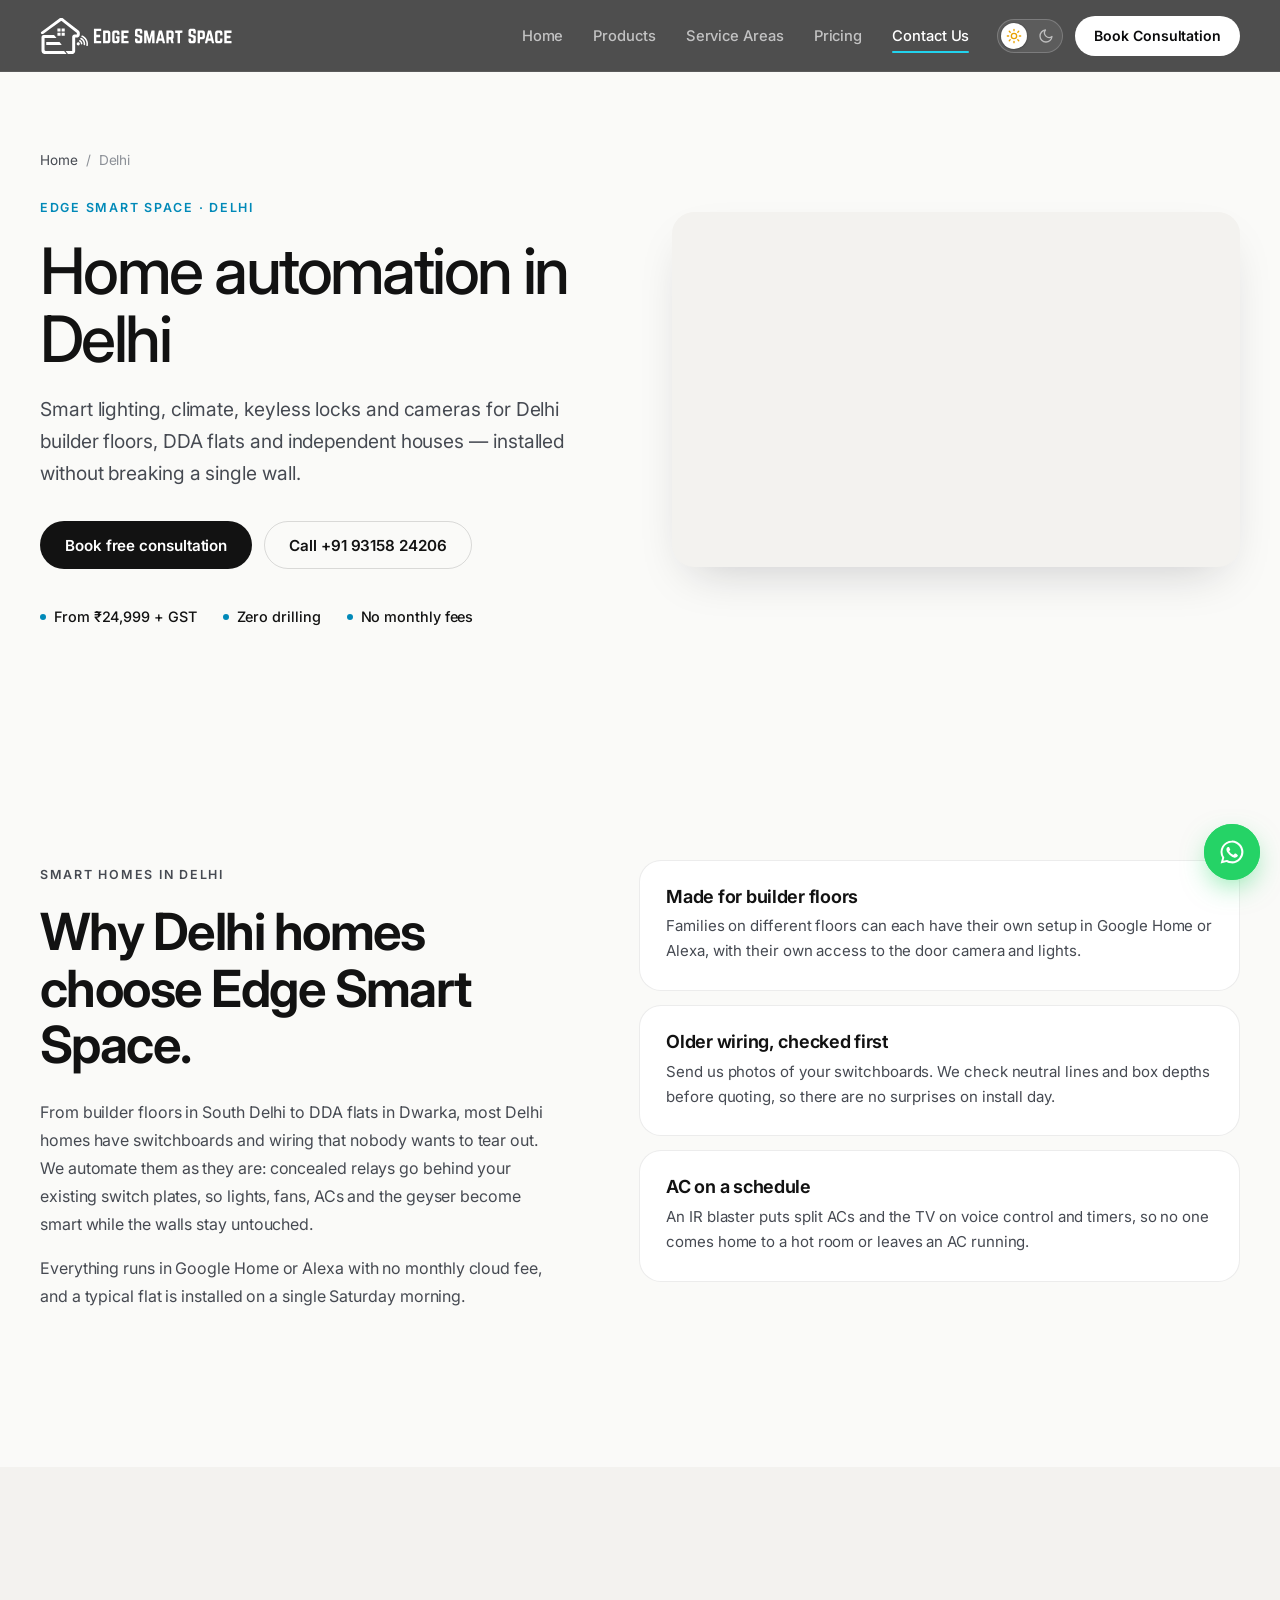
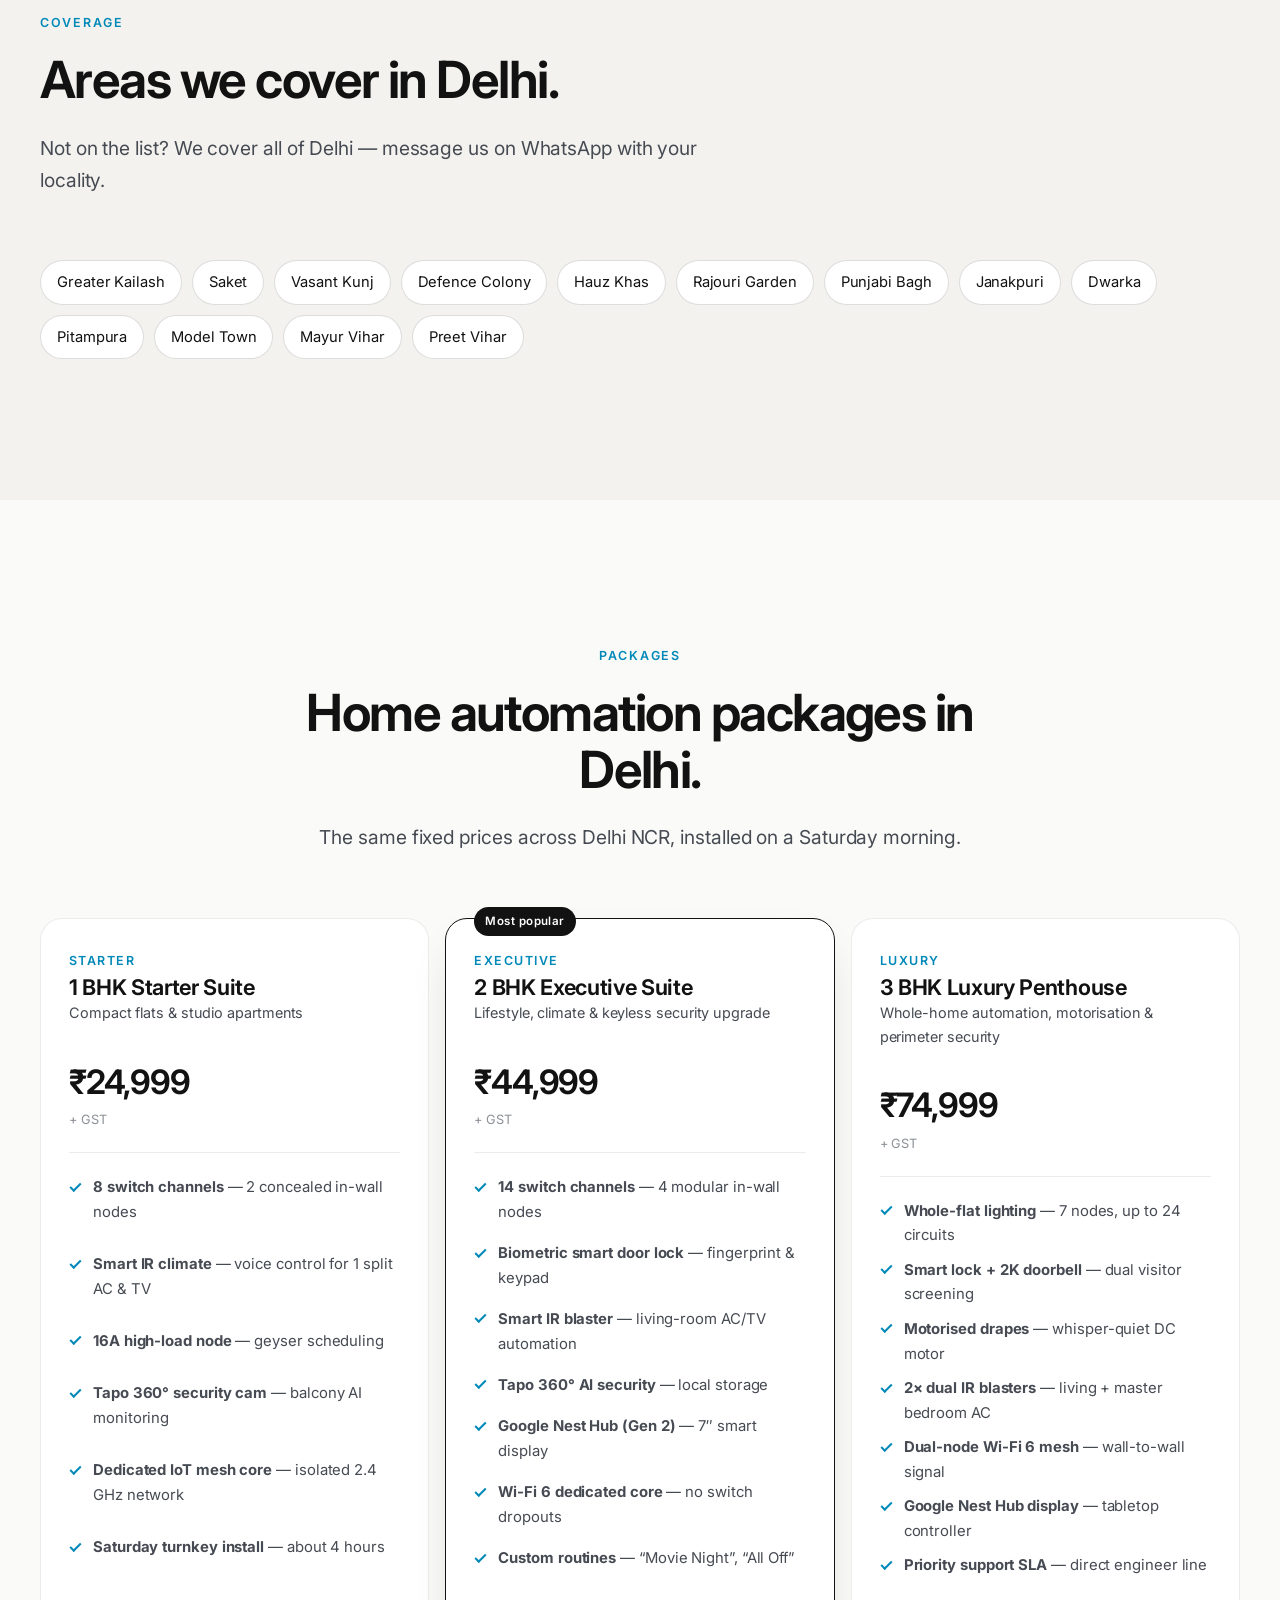
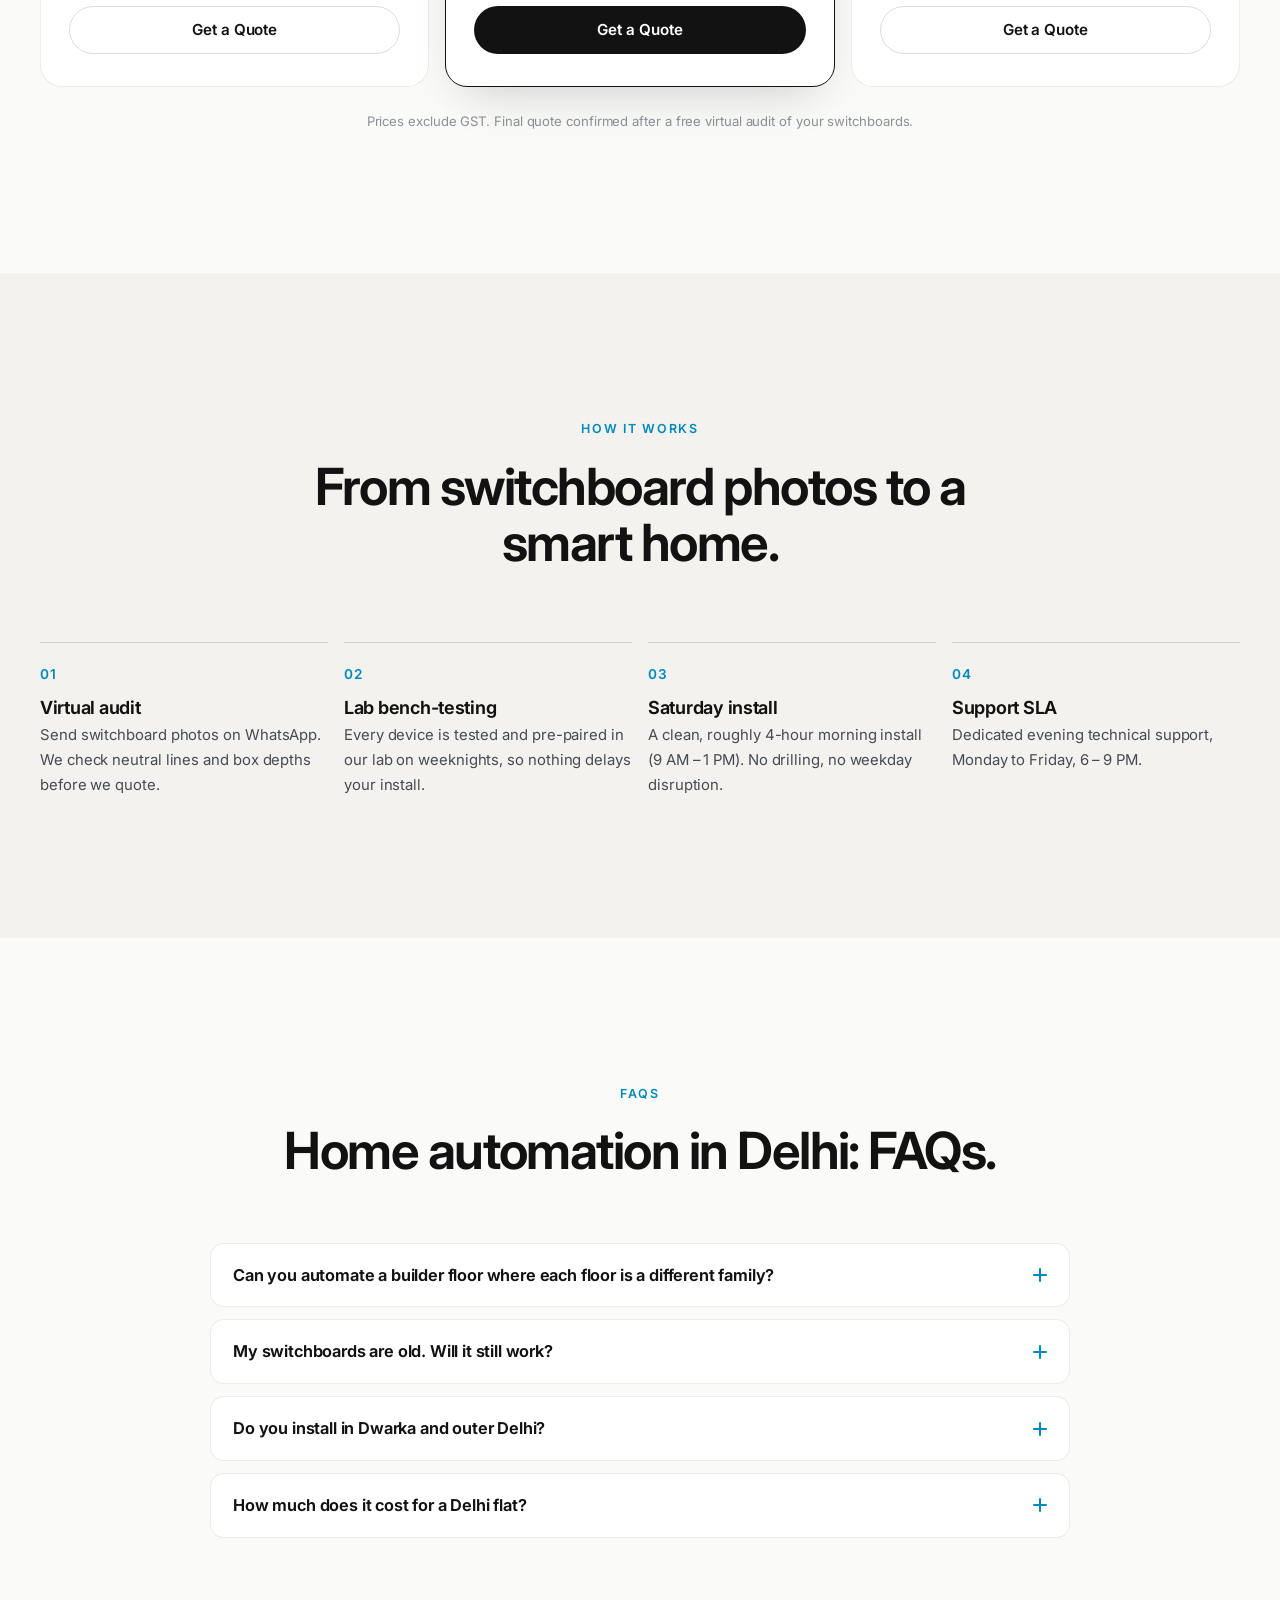
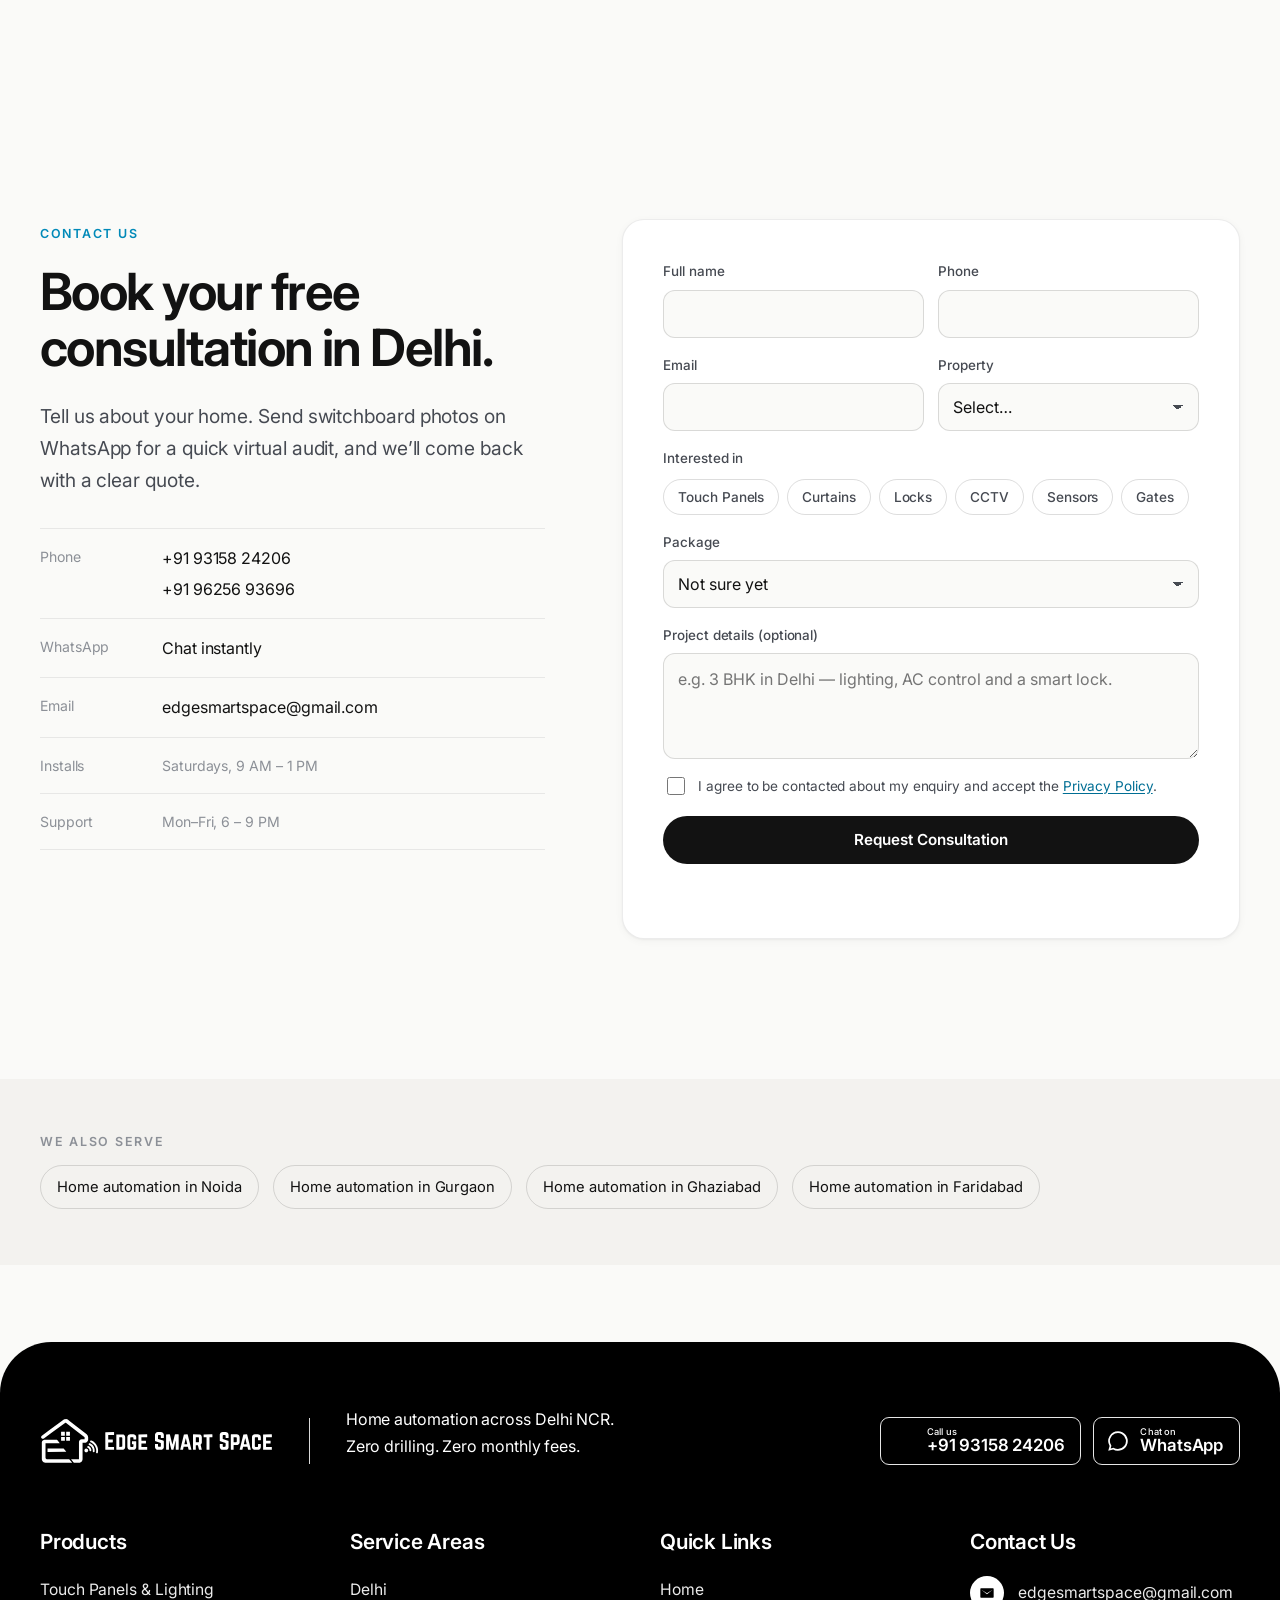
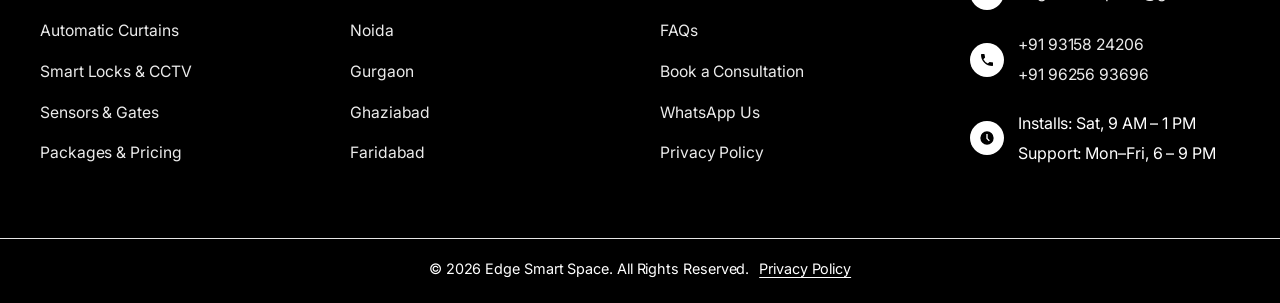
==== commit 64da050e: "Initial commit or update project files" ====
--- a/home-automation-delhi/index.html
+++ b/home-automation-delhi/index.html
@@ -44,7 +44,7 @@
 <link rel="preload" as="style" href="https://fonts.googleapis.com/css2?family=Inter:wght@400..700&display=swap" onload="this.onload=null;this.rel='stylesheet'">
 <noscript><link rel="stylesheet" href="https://fonts.googleapis.com/css2?family=Inter:wght@400..700&display=swap"></noscript>
 <link rel="preload" as="image" href="../assets/img/render/mood_warm-1600.webp" media="(min-width: 601px)" fetchpriority="high">
-<link rel="stylesheet" href="../assets/css/style.css?v=20261026s">
+<link rel="stylesheet" href="../assets/css/style.css?v=20261028a">
 <script type="application/ld+json">{"@context":"https://schema.org","@graph":[{"@type":["HomeAndConstructionBusiness","LocalBusiness"],"@id":"https://edgesmartspace.com/#business","name":"Edge Smart Space","description":"Home automation company in Delhi NCR: zero-drill smart lighting, climate control, smart locks, cameras and motorised curtains for apartments, builder floors and villas.","url":"https://edgesmartspace.com/","email":"edgesmartspace@gmail.com","telephone":"+91 93158 24206","image":"https://edgesmartspace.com/assets/img/og-cover.jpg","logo":"https://edgesmartspace.com/assets/img/logo/logo-stacked@2x.png","priceRange":"₹24,999 – ₹74,999+","currenciesAccepted":"INR","address":{"@type":"PostalAddress","addressLocality":"New Delhi","addressRegion":"Delhi","addressCountry":"IN"},"areaServed":[{"@type":"City","name":"Delhi"},{"@type":"City","name":"Noida"},{"@type":"City","name":"Greater Noida"},{"@type":"City","name":"Gurugram"},{"@type":"City","name":"Ghaziabad"},{"@type":"City","name":"Faridabad"},{"@type":"AdministrativeArea","name":"Delhi NCR"}],"contactPoint":[{"@type":"ContactPoint","telephone":"+91 93158 24206","contactType":"sales","areaServed":"IN","availableLanguage":["en","hi"]},{"@type":"ContactPoint","telephone":"+91 96256 93696","contactType":"customer support","areaServed":"IN","availableLanguage":["en","hi"]}],"knowsAbout":["Home automation","Smart home installation","Smart lighting","Smart door locks","CCTV cameras","Motorised curtains","Google Home","Amazon Alexa"],"hasOfferCatalog":{"@type":"OfferCatalog","name":"Home automation packages","itemListElement":[{"@type":"Offer","name":"1 BHK Starter Suite","price":24999,"priceCurrency":"INR","priceSpecification":{"@type":"PriceSpecification","price":24999,"priceCurrency":"INR","valueAddedTaxIncluded":false},"itemOffered":{"@type":"Service","name":"1 BHK Starter Suite — home automation package","serviceType":"Home automation installation"}},{"@type":"Offer","name":"2 BHK Executive Suite","price":44999,"priceCurrency":"INR","priceSpecification":{"@type":"PriceSpecification","price":44999,"priceCurrency":"INR","valueAddedTaxIncluded":false},"itemOffered":{"@type":"Service","name":"2 BHK Executive Suite — home automation package","serviceType":"Home automation installation"}},{"@type":"Offer","name":"3 BHK Luxury Penthouse","price":74999,"priceCurrency":"INR","priceSpecification":{"@type":"PriceSpecification","price":74999,"priceCurrency":"INR","valueAddedTaxIncluded":false},"itemOffered":{"@type":"Service","name":"3 BHK Luxury Penthouse — home automation package","serviceType":"Home automation installation"}}]}},{"@type":"Service","@id":"https://edgesmartspace.com/home-automation-delhi/#service","name":"Home automation in Delhi","serviceType":"Home automation installation","provider":{"@id":"https://edgesmartspace.com/#business"},"areaServed":{"@type":"City","name":"Delhi","alternateName":"New Delhi"},"url":"https://edgesmartspace.com/home-automation-delhi/","description":"Home automation in Delhi for builder floors, DDA flats and independent houses. Zero-drill smart switches, locks and cameras. Packages from ₹24,999 + GST.","offers":[{"@type":"Offer","name":"1 BHK Starter Suite","price":24999,"priceCurrency":"INR","url":"https://edgesmartspace.com/home-automation-delhi/#pricing"},{"@type":"Offer","name":"2 BHK Executive Suite","price":44999,"priceCurrency":"INR","url":"https://edgesmartspace.com/home-automation-delhi/#pricing"},{"@type":"Offer","name":"3 BHK Luxury Penthouse","price":74999,"priceCurrency":"INR","url":"https://edgesmartspace.com/home-automation-delhi/#pricing"}]},{"@type":"WebPage","@id":"https://edgesmartspace.com/home-automation-delhi/#webpage","url":"https://edgesmartspace.com/home-automation-delhi/","name":"Home Automation in Delhi | Smart Home Installation — Edge Smart Space","description":"Home automation in Delhi for builder floors, DDA flats and independent houses. Zero-drill smart switches, locks and cameras. Packages from ₹24,999 + GST.","inLanguage":"en-IN","isPartOf":{"@id":"https://edgesmartspace.com/#website"}},{"@type":"BreadcrumbList","itemListElement":[{"@type":"ListItem","position":1,"name":"Home","item":"https://edgesmartspace.com/"},{"@type":"ListItem","position":2,"name":"Home automation in Delhi","item":"https://edgesmartspace.com/home-automation-delhi/"}]},{"@type":"FAQPage","@id":"https://edgesmartspace.com/home-automation-delhi/#faq","mainEntity":[{"@type":"Question","name":"Can you automate a builder floor where each floor is a different family?","acceptedAnswer":{"@type":"Answer","text":"Yes. Each floor can be set up as its own home in Google Home or Alexa, with its own access, while shared things such as the main gate camera can be shared."}},{"@type":"Question","name":"My switchboards are old. Will it still work?","acceptedAnswer":{"@type":"Answer","text":"Usually, yes. The relays need a neutral wire and enough box depth. We check both from your switchboard photos before quoting and tell you upfront if anything needs attention."}},{"@type":"Question","name":"Do you install in Dwarka and outer Delhi?","acceptedAnswer":{"@type":"Answer","text":"Yes, we install across Delhi, including Dwarka, West, North, East and South Delhi."}},{"@type":"Question","name":"How much does it cost for a Delhi flat?","acceptedAnswer":{"@type":"Answer","text":"Packages start at ₹24,999 + GST for a 1 BHK, ₹44,999 + GST for a 2 BHK and ₹74,999 + GST for a 3 BHK. Independent houses are quoted after a free virtual audit."}}]}]}</script>
 </head>
 <body class="subpage">
@@ -216,7 +216,7 @@
       <div class="field"><label for="f-plan">Package</label>
         <select id="f-plan" name="plan"><option value="">Not sure yet</option><option>1 BHK Starter Suite</option><option>2 BHK Executive Suite</option><option>3 BHK Luxury Penthouse</option><option>Villa / custom quote</option></select></div>
       <div class="field"><label for="f-msg">Project details <span class="muted">(optional)</span></label><textarea id="f-msg" name="message" rows="3" placeholder="e.g. 3 BHK in Delhi — lighting, AC control and a smart lock."></textarea></div>
-      <label class="consent"><input type="checkbox" name="consent" value="1" required><span>I agree to be contacted about my enquiry.</span></label>
+      <label class="consent"><input type="checkbox" name="consent" value="1" required><span>I agree to be contacted about my enquiry and accept the <a href="../privacy/">Privacy Policy</a>.</span></label>
       <small class="err" id="consentErr"></small>
       <button type="submit" class="btn btn-primary btn-block" id="submitBtn"><span>Request Consultation</span><span class="spinner" aria-hidden="true"></span></button>
       <p class="form-status" id="formStatus" role="status" aria-live="polite"></p>
@@ -291,6 +291,6 @@
   </button>
 </div>
 
-<script src="../assets/js/main.js?v=20261026s" defer></script>
+<script src="../assets/js/main.js?v=20261028a" defer></script>
 </body>
 </html>
--- a/assets/css/style.css
+++ b/assets/css/style.css
@@ -670,3 +670,9 @@
   .faq-item p { padding: 0 18px 18px; }
   .city-hero .hero-ctas .btn { flex: 1 1 100%; justify-content: center; }
 }
+.prose ul { color: var(--muted); line-height: 1.75; padding-left: 1.25em; margin: 0 0 1em; }
+.prose li { margin-bottom: 6px; }
+.prose strong { color: var(--text); font-weight: 600; }
+.prose h2 { scroll-margin-top: calc(var(--header-h) + 16px); }
+.consent a { color: var(--accent-ink); text-decoration: underline; text-underline-offset: 2px; }
+[data-theme="dark"] .consent a { color: var(--accent); }
